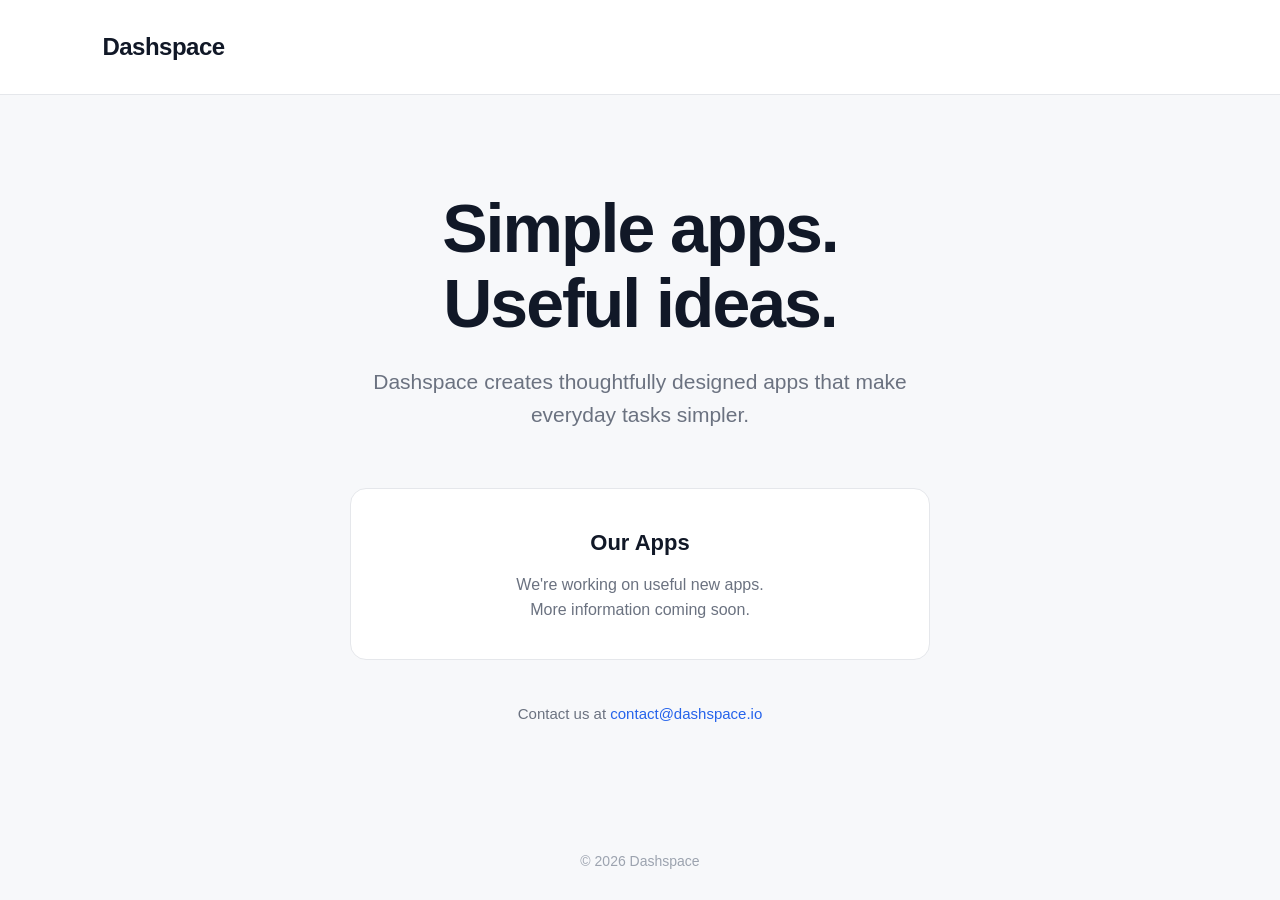
==== index.html @ 27d00375 "Create index.html" ====
<!DOCTYPE html>
<html lang="en">
<head>
  <meta charset="UTF-8">
  <meta name="viewport" content="width=device-width, initial-scale=1.0">

  <title>Dashspace</title>
  <meta name="description" content="Dashspace creates simple, useful apps designed to make everyday tasks easier.">

  <style>
    * {
      box-sizing: border-box;
      margin: 0;
      padding: 0;
    }

    body {
      font-family: -apple-system, BlinkMacSystemFont, "Segoe UI", Roboto, Helvetica, Arial, sans-serif;
      background: #f7f8fa;
      color: #1f2937;
      line-height: 1.6;
    }

    .page {
      min-height: 100vh;
      display: flex;
      flex-direction: column;
    }

    header {
      padding: 28px 8%;
      background: #ffffff;
      border-bottom: 1px solid #e5e7eb;
    }

    .brand {
      font-size: 24px;
      font-weight: 700;
      letter-spacing: -0.5px;
      color: #111827;
    }

    main {
      flex: 1;
      display: flex;
      align-items: center;
      justify-content: center;
      padding: 80px 24px;
    }

    .content {
      max-width: 720px;
      text-align: center;
    }

    h1 {
      font-size: clamp(42px, 7vw, 68px);
      line-height: 1.1;
      letter-spacing: -2px;
      color: #111827;
      margin-bottom: 24px;
    }

    .tagline {
      font-size: 21px;
      color: #6b7280;
      max-width: 580px;
      margin: 0 auto 56px;
    }

    .apps {
      background: #ffffff;
      border: 1px solid #e5e7eb;
      border-radius: 16px;
      padding: 36px;
      margin-bottom: 42px;
    }

    .apps h2 {
      font-size: 22px;
      margin-bottom: 12px;
      color: #111827;
    }

    .apps p {
      color: #6b7280;
    }

    .contact {
      font-size: 15px;
      color: #6b7280;
    }

    .contact a {
      color: #2563eb;
      text-decoration: none;
    }

    .contact a:hover {
      text-decoration: underline;
    }

    footer {
      text-align: center;
      padding: 28px 20px;
      color: #9ca3af;
      font-size: 14px;
    }
  </style>
</head>

<body>
  <div class="page">

    <header>
      <div class="brand">Dashspace</div>
    </header>

    <main>
      <div class="content">

        <h1>Simple apps.<br>Useful ideas.</h1>

        <p class="tagline">
          Dashspace creates thoughtfully designed apps that make everyday tasks simpler.
        </p>

        <section class="apps">
          <h2>Our Apps</h2>
          <p>
            We're working on useful new apps.<br>
            More information coming soon.
          </p>
        </section>

        <p class="contact">
          Contact us at
          <a href="mailto:contact@dashspace.io">contact@dashspace.io</a>
        </p>

      </div>
    </main>

    <footer>
      &copy; 2026 Dashspace
    </footer>

  </div>
</body>
</html>
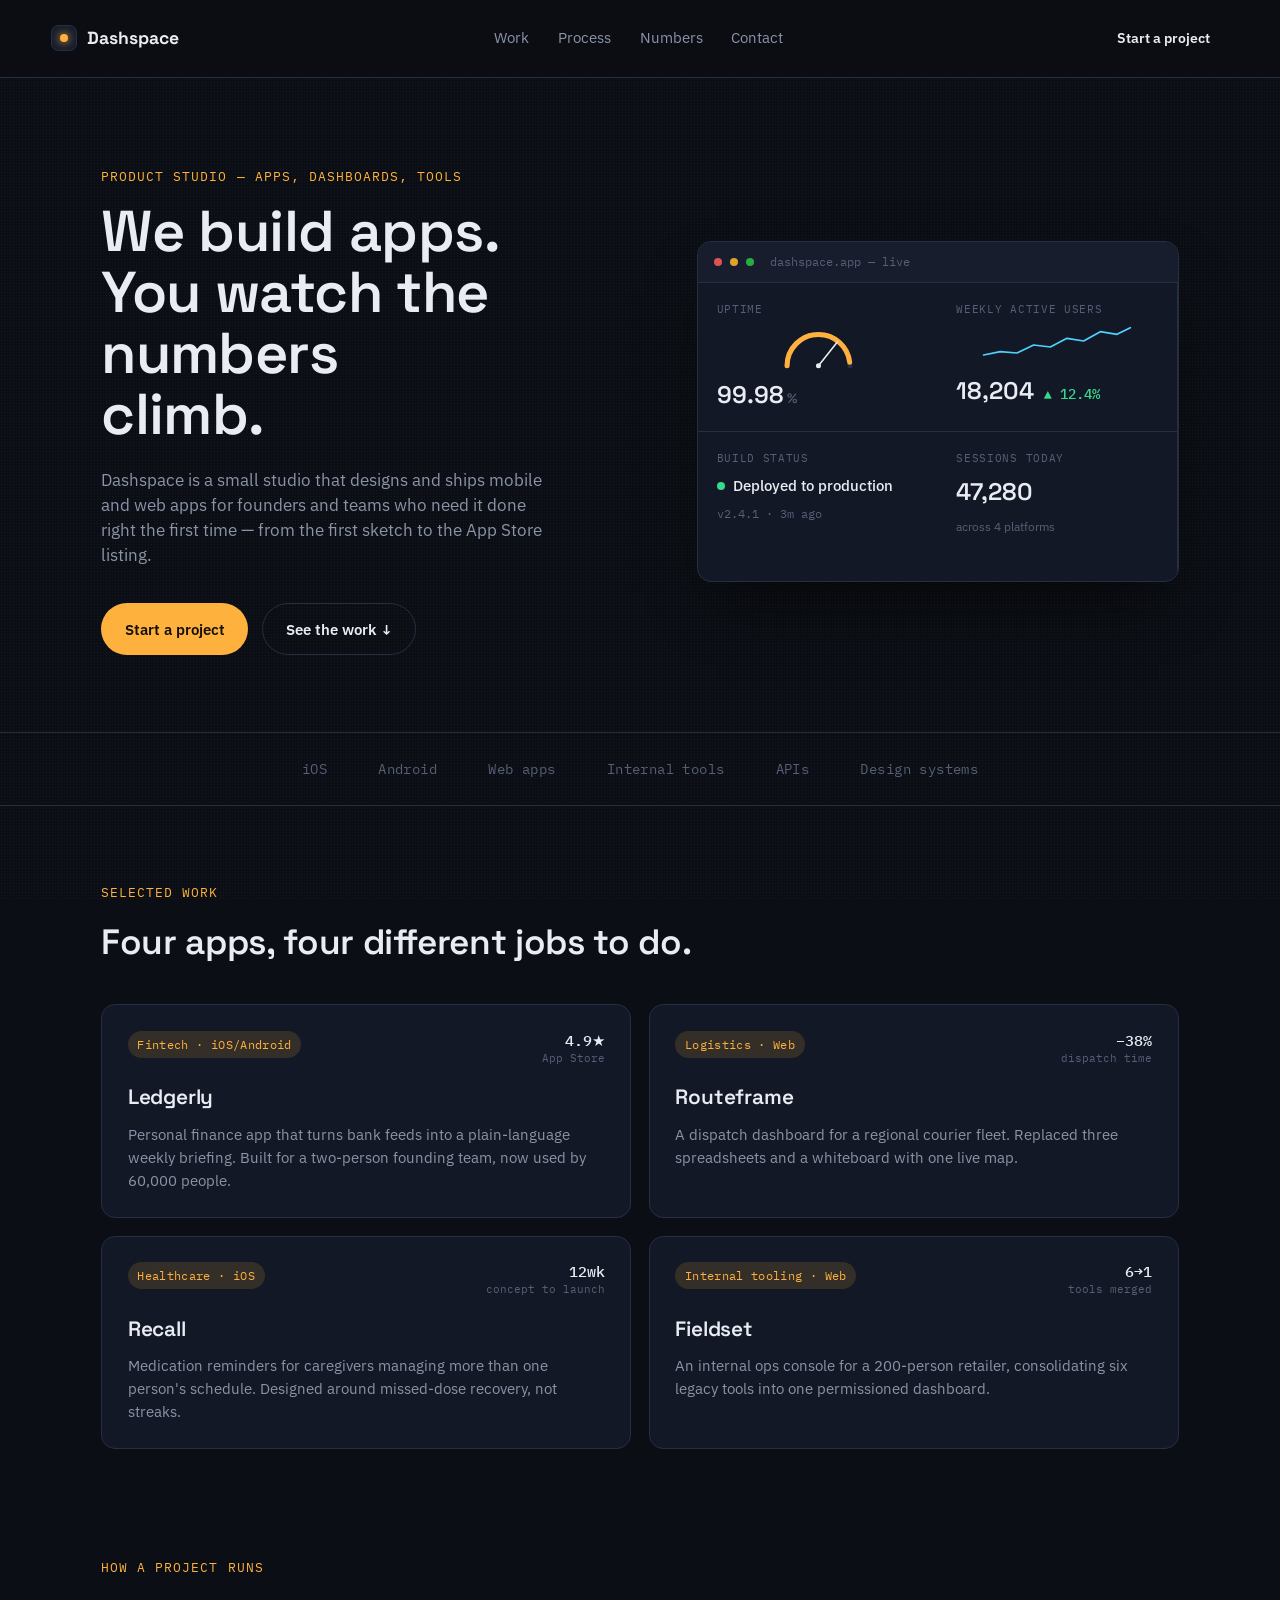
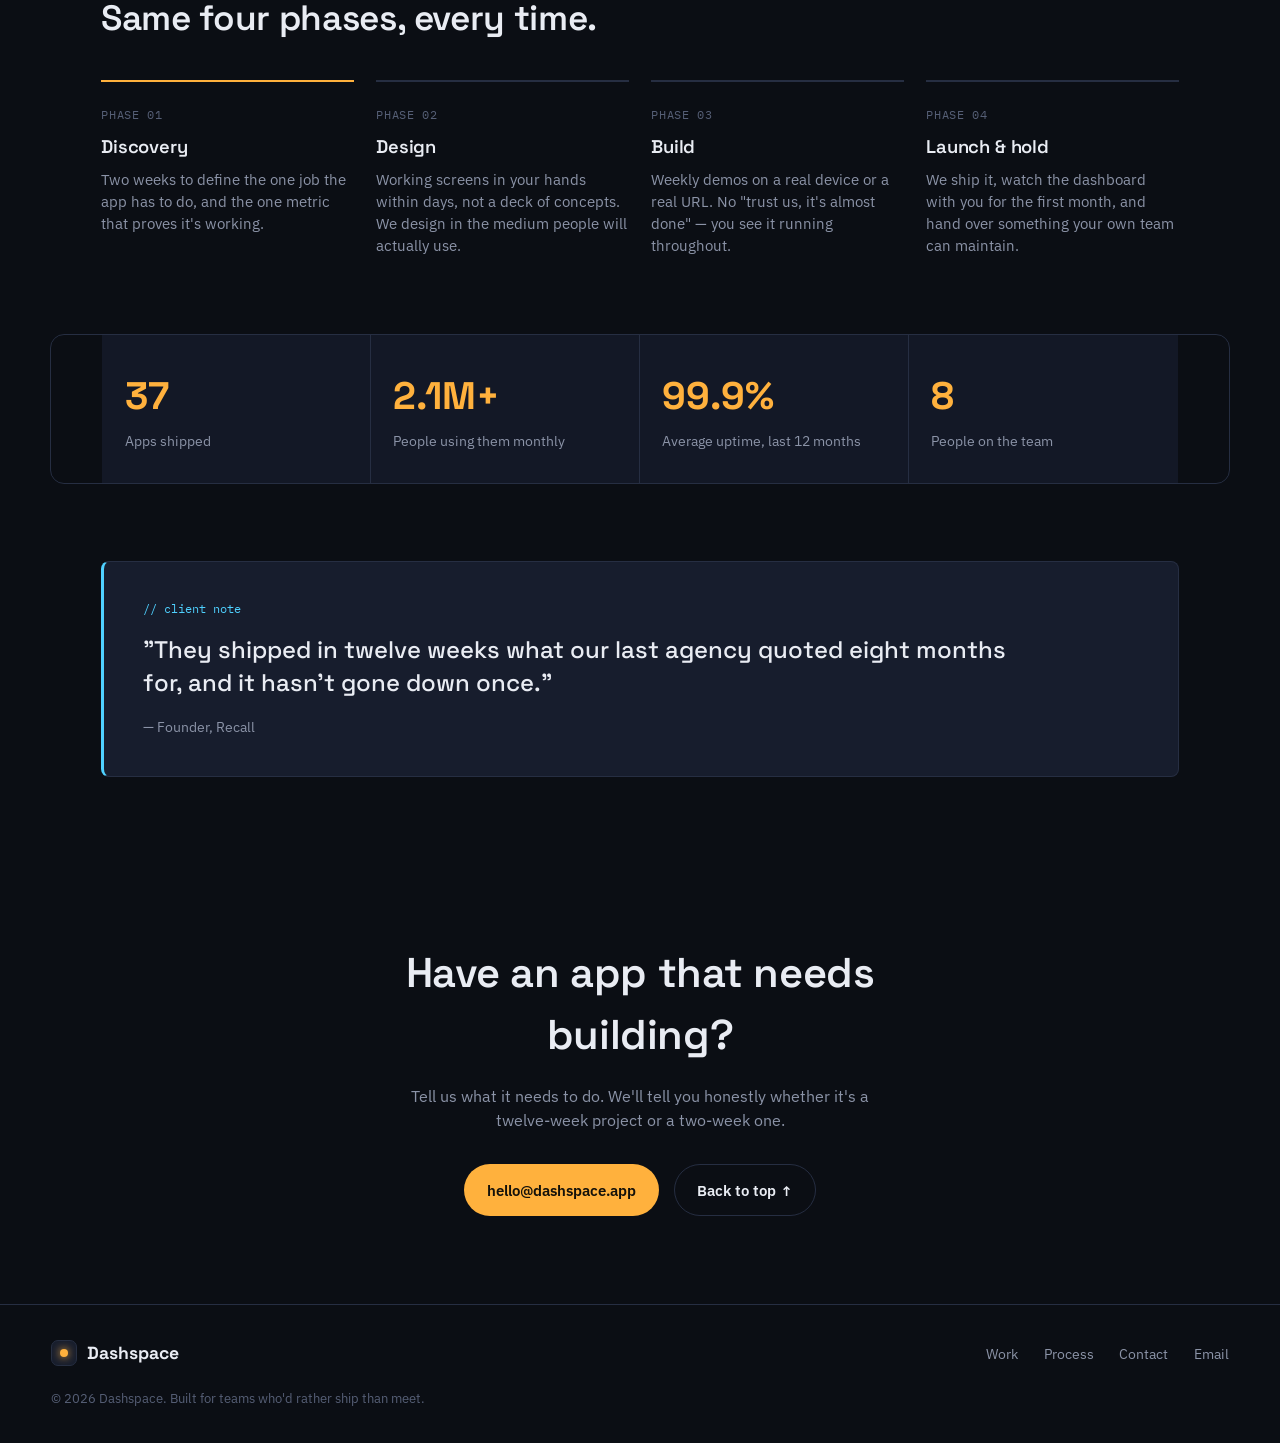
==== commit 489482c6: "Add files via upload" ====
--- a/index.html
+++ b/index.html
@@ -1,150 +1,262 @@
 <!DOCTYPE html>
 <html lang="en">
 <head>
-  <meta charset="UTF-8">
-  <meta name="viewport" content="width=device-width, initial-scale=1.0">
-
-  <title>Dashspace</title>
-  <meta name="description" content="Dashspace creates simple, useful apps designed to make everyday tasks easier.">
-
-  <style>
-    * {
-      box-sizing: border-box;
-      margin: 0;
-      padding: 0;
+<meta charset="UTF-8">
+<meta name="viewport" content="width=device-width, initial-scale=1.0">
+<title>Dashspace — We build apps people actually open</title>
+<meta name="description" content="Dashspace designs and builds mobile and web apps, from first sketch to the App Store.">
+<link rel="preconnect" href="https://fonts.googleapis.com">
+<link rel="preconnect" href="https://fonts.gstatic.com" crossorigin>
+<link href="https://fonts.googleapis.com/css2?family=Space+Grotesk:wght@500;600;700&family=IBM+Plex+Sans:wght@400;500;600&family=IBM+Plex+Mono:wght@400;500&display=swap" rel="stylesheet">
+<link rel="stylesheet" href="styles.css">
+</head>
+<body>
+
+<div class="grain" aria-hidden="true"></div>
+
+<header class="nav" id="top">
+  <a href="#top" class="brand">
+    <span class="brand-mark" aria-hidden="true">
+      <span class="dot"></span>
+    </span>
+    Dashspace
+  </a>
+  <nav class="nav-links" aria-label="Primary">
+    <a href="#work">Work</a>
+    <a href="#process">Process</a>
+    <a href="#stats">Numbers</a>
+    <a href="#contact">Contact</a>
+  </nav>
+  <a href="#contact" class="btn btn-small">Start a project</a>
+</header>
+
+<main>
+
+  <!-- HERO -->
+  <section class="hero">
+    <div class="hero-copy">
+      <p class="eyebrow">Product studio — apps, dashboards, tools</p>
+      <h1>We build apps.<br>You watch the numbers<br>climb.</h1>
+      <p class="hero-sub">Dashspace is a small studio that designs and ships mobile and web apps for founders and teams who need it done right the first time — from the first sketch to the App Store listing.</p>
+      <div class="hero-actions">
+        <a href="#contact" class="btn btn-primary">Start a project</a>
+        <a href="#work" class="btn btn-ghost">See the work ↓</a>
+      </div>
+    </div>
+
+    <div class="console" role="img" aria-label="Illustrative dashboard showing live app metrics">
+      <div class="console-bar">
+        <span class="console-dot red"></span>
+        <span class="console-dot amber"></span>
+        <span class="console-dot green"></span>
+        <span class="console-title">dashspace.app — live</span>
+      </div>
+
+      <div class="widget widget-gauge">
+        <p class="widget-label">Uptime</p>
+        <svg viewBox="0 0 120 70" class="gauge" aria-hidden="true">
+          <path d="M10 65 A50 50 0 0 1 110 65" class="gauge-track"/>
+          <path d="M10 65 A50 50 0 0 1 110 65" class="gauge-fill"/>
+          <line x1="60" y1="65" x2="90" y2="27" class="gauge-needle"/>
+          <circle cx="60" cy="65" r="4" class="gauge-hub"/>
+        </svg>
+        <p class="widget-value">99.98<span>%</span></p>
+      </div>
+
+      <div class="widget widget-spark">
+        <p class="widget-label">Weekly active users</p>
+        <svg viewBox="0 0 220 60" class="spark" aria-hidden="true">
+          <polyline points="0,45 25,40 50,42 75,30 100,33 125,20 150,24 175,10 200,14 220,4" class="spark-line"/>
+        </svg>
+        <p class="widget-value">18,204 <span class="up">▲ 12.4%</span></p>
+      </div>
+
+      <div class="widget widget-status">
+        <p class="widget-label">Build status</p>
+        <p class="status-row"><span class="status-dot"></span> Deployed to production</p>
+        <p class="status-sub">v2.4.1 · 3m ago</p>
+      </div>
+
+      <div class="widget widget-counter">
+        <p class="widget-label">Sessions today</p>
+        <p class="widget-value counter" data-target="47280">0</p>
+        <p class="widget-foot">across 4 platforms</p>
+      </div>
+    </div>
+  </section>
+
+  <!-- LOGOS / TRUST STRIP -->
+  <section class="strip" aria-label="Types of products we build">
+    <span>iOS</span><span>Android</span><span>Web apps</span><span>Internal tools</span><span>APIs</span><span>Design systems</span>
+  </section>
+
+  <!-- WORK -->
+  <section class="work" id="work">
+    <div class="section-head">
+      <p class="eyebrow">Selected work</p>
+      <h2>Four apps, four different jobs to do.</h2>
+    </div>
+
+    <div class="cards">
+      <article class="card">
+        <div class="card-top">
+          <span class="tag">Fintech · iOS/Android</span>
+          <span class="metric">4.9★<span>App Store</span></span>
+        </div>
+        <h3>Ledgerly</h3>
+        <p>Personal finance app that turns bank feeds into a plain-language weekly briefing. Built for a two-person founding team, now used by 60,000 people.</p>
+      </article>
+
+      <article class="card">
+        <div class="card-top">
+          <span class="tag">Logistics · Web</span>
+          <span class="metric">−38%<span>dispatch time</span></span>
+        </div>
+        <h3>Routeframe</h3>
+        <p>A dispatch dashboard for a regional courier fleet. Replaced three spreadsheets and a whiteboard with one live map.</p>
+      </article>
+
+      <article class="card">
+        <div class="card-top">
+          <span class="tag">Healthcare · iOS</span>
+          <span class="metric">12wk<span>concept to launch</span></span>
+        </div>
+        <h3>Recall</h3>
+        <p>Medication reminders for caregivers managing more than one person's schedule. Designed around missed-dose recovery, not streaks.</p>
+      </article>
+
+      <article class="card">
+        <div class="card-top">
+          <span class="tag">Internal tooling · Web</span>
+          <span class="metric">6→1<span>tools merged</span></span>
+        </div>
+        <h3>Fieldset</h3>
+        <p>An internal ops console for a 200-person retailer, consolidating six legacy tools into one permissioned dashboard.</p>
+      </article>
+    </div>
+  </section>
+
+  <!-- PROCESS -->
+  <section class="process" id="process">
+    <div class="section-head">
+      <p class="eyebrow">How a project runs</p>
+      <h2>Same four phases, every time.</h2>
+    </div>
+
+    <ol class="timeline">
+      <li>
+        <span class="phase">Phase 01</span>
+        <h3>Discovery</h3>
+        <p>Two weeks to define the one job the app has to do, and the one metric that proves it's working.</p>
+      </li>
+      <li>
+        <span class="phase">Phase 02</span>
+        <h3>Design</h3>
+        <p>Working screens in your hands within days, not a deck of concepts. We design in the medium people will actually use.</p>
+      </li>
+      <li>
+        <span class="phase">Phase 03</span>
+        <h3>Build</h3>
+        <p>Weekly demos on a real device or a real URL. No "trust us, it's almost done" — you see it running throughout.</p>
+      </li>
+      <li>
+        <span class="phase">Phase 04</span>
+        <h3>Launch &amp; hold</h3>
+        <p>We ship it, watch the dashboard with you for the first month, and hand over something your own team can maintain.</p>
+      </li>
+    </ol>
+  </section>
+
+  <!-- STATS -->
+  <section class="stats" id="stats">
+    <div class="stat">
+      <p class="stat-num">37</p>
+      <p class="stat-label">Apps shipped</p>
+    </div>
+    <div class="stat">
+      <p class="stat-num">2.1M+</p>
+      <p class="stat-label">People using them monthly</p>
+    </div>
+    <div class="stat">
+      <p class="stat-num">99.9%</p>
+      <p class="stat-label">Average uptime, last 12 months</p>
+    </div>
+    <div class="stat">
+      <p class="stat-num">8</p>
+      <p class="stat-label">People on the team</p>
+    </div>
+  </section>
+
+  <!-- QUOTE -->
+  <section class="quote">
+    <div class="quote-panel">
+      <p class="quote-label">// client note</p>
+      <p class="quote-text">"They shipped in twelve weeks what our last agency quoted eight months for, and it hasn't gone down once."</p>
+      <p class="quote-attr">— Founder, Recall</p>
+    </div>
+  </section>
+
+  <!-- CTA -->
+  <section class="cta" id="contact">
+    <h2>Have an app that needs building?</h2>
+    <p>Tell us what it needs to do. We'll tell you honestly whether it's a twelve-week project or a two-week one.</p>
+    <div class="hero-actions">
+      <a href="mailto:hello@dashspace.app" class="btn btn-primary">hello@dashspace.app</a>
+      <a href="#top" class="btn btn-ghost">Back to top ↑</a>
+    </div>
+  </section>
+
+</main>
+
+<footer class="footer">
+  <div class="footer-top">
+    <a href="#top" class="brand">
+      <span class="brand-mark" aria-hidden="true"><span class="dot"></span></span>
+      Dashspace
+    </a>
+    <div class="footer-links">
+      <a href="#work">Work</a>
+      <a href="#process">Process</a>
+      <a href="#contact">Contact</a>
+      <a href="mailto:hello@dashspace.app">Email</a>
+    </div>
+  </div>
+  <p class="footer-fine">© <span id="year"></span> Dashspace. Built for teams who'd rather ship than meet.</p>
+</footer>
+
+<script>
+  document.getElementById('year').textContent = new Date().getFullYear();
+
+  // Animate the session counter once it's in view
+  const counterEl = document.querySelector('.counter');
+  const prefersReduced = window.matchMedia('(prefers-reduced-motion: reduce)').matches;
+
+  function animateCounter(el) {
+    const target = parseInt(el.dataset.target, 10);
+    if (prefersReduced) { el.textContent = target.toLocaleString(); return; }
+    const duration = 1400;
+    const start = performance.now();
+    function tick(now) {
+      const progress = Math.min((now - start) / duration, 1);
+      const eased = 1 - Math.pow(1 - progress, 3);
+      el.textContent = Math.floor(eased * target).toLocaleString();
+      if (progress < 1) requestAnimationFrame(tick);
     }
-
-    body {
-      font-family: -apple-system, BlinkMacSystemFont, "Segoe UI", Roboto, Helvetica, Arial, sans-serif;
-      background: #f7f8fa;
-      color: #1f2937;
-      line-height: 1.6;
-    }
-
-    .page {
-      min-height: 100vh;
-      display: flex;
-      flex-direction: column;
-    }
-
-    header {
-      padding: 28px 8%;
-      background: #ffffff;
-      border-bottom: 1px solid #e5e7eb;
-    }
-
-    .brand {
-      font-size: 24px;
-      font-weight: 700;
-      letter-spacing: -0.5px;
-      color: #111827;
-    }
-
-    main {
-      flex: 1;
-      display: flex;
-      align-items: center;
-      justify-content: center;
-      padding: 80px 24px;
-    }
-
-    .content {
-      max-width: 720px;
-      text-align: center;
-    }
-
-    h1 {
-      font-size: clamp(42px, 7vw, 68px);
-      line-height: 1.1;
-      letter-spacing: -2px;
-      color: #111827;
-      margin-bottom: 24px;
-    }
-
-    .tagline {
-      font-size: 21px;
-      color: #6b7280;
-      max-width: 580px;
-      margin: 0 auto 56px;
-    }
-
-    .apps {
-      background: #ffffff;
-      border: 1px solid #e5e7eb;
-      border-radius: 16px;
-      padding: 36px;
-      margin-bottom: 42px;
-    }
-
-    .apps h2 {
-      font-size: 22px;
-      margin-bottom: 12px;
-      color: #111827;
-    }
-
-    .apps p {
-      color: #6b7280;
-    }
-
-    .contact {
-      font-size: 15px;
-      color: #6b7280;
-    }
-
-    .contact a {
-      color: #2563eb;
-      text-decoration: none;
-    }
-
-    .contact a:hover {
-      text-decoration: underline;
-    }
-
-    footer {
-      text-align: center;
-      padding: 28px 20px;
-      color: #9ca3af;
-      font-size: 14px;
-    }
-  </style>
-</head>
-
-<body>
-  <div class="page">
-
-    <header>
-      <div class="brand">Dashspace</div>
-    </header>
-
-    <main>
-      <div class="content">
-
-        <h1>Simple apps.<br>Useful ideas.</h1>
-
-        <p class="tagline">
-          Dashspace creates thoughtfully designed apps that make everyday tasks simpler.
-        </p>
-
-        <section class="apps">
-          <h2>Our Apps</h2>
-          <p>
-            We're working on useful new apps.<br>
-            More information coming soon.
-          </p>
-        </section>
-
-        <p class="contact">
-          Contact us at
-          <a href="mailto:contact@dashspace.io">contact@dashspace.io</a>
-        </p>
-
-      </div>
-    </main>
-
-    <footer>
-      &copy; 2026 Dashspace
-    </footer>
-
-  </div>
+    requestAnimationFrame(tick);
+  }
+
+  if (counterEl) {
+    const observer = new IntersectionObserver((entries) => {
+      entries.forEach(entry => {
+        if (entry.isIntersecting) {
+          animateCounter(counterEl);
+          observer.disconnect();
+        }
+      });
+    }, { threshold: 0.4 });
+    observer.observe(counterEl);
+  }
+</script>
+
 </body>
 </html>
--- a/styles.css
+++ b/styles.css
@@ -0,0 +1,561 @@
+/* ---------------------------------------------
+   Dashspace — tokens
+--------------------------------------------- */
+:root{
+  --bg: #0B0E14;
+  --panel: #131826;
+  --panel-2: #171D2D;
+  --border: #262E42;
+  --text: #E9ECF3;
+  --text-dim: #8B93A7;
+  --text-faint: #565F76;
+
+  --accent: #FFB13D;      /* instrument amber */
+  --accent-soft: rgba(255,177,61,0.14);
+  --accent-2: #4FD1FF;    /* telemetry cyan */
+  --success: #39D98A;
+
+  --font-display: 'Space Grotesk', 'Helvetica Neue', Arial, sans-serif;
+  --font-body: 'IBM Plex Sans', 'Helvetica Neue', Arial, sans-serif;
+  --font-mono: 'IBM Plex Mono', 'SF Mono', Consolas, monospace;
+
+  --radius: 14px;
+  --radius-sm: 8px;
+  --maxw: 1180px;
+}
+
+*{ box-sizing: border-box; }
+html{ scroll-behavior: smooth; }
+@media (prefers-reduced-motion: reduce){
+  html{ scroll-behavior: auto; }
+  *{ animation-duration: 0.001ms !important; animation-iteration-count: 1 !important; transition-duration: 0.001ms !important; }
+}
+
+body{
+  margin: 0;
+  background: var(--bg);
+  color: var(--text);
+  font-family: var(--font-body);
+  line-height: 1.5;
+  -webkit-font-smoothing: antialiased;
+}
+
+a{ color: inherit; text-decoration: none; }
+
+h1, h2, h3{
+  font-family: var(--font-display);
+  font-weight: 600;
+  letter-spacing: -0.01em;
+  margin: 0;
+}
+
+p{ margin: 0; }
+
+:focus-visible{
+  outline: 2px solid var(--accent);
+  outline-offset: 3px;
+  border-radius: 4px;
+}
+
+/* faint background grain for texture, purely decorative */
+.grain{
+  position: fixed;
+  inset: 0;
+  pointer-events: none;
+  z-index: 0;
+  opacity: 0.05;
+  background-image: radial-gradient(var(--text) 0.6px, transparent 0.6px);
+  background-size: 3px 3px;
+}
+
+.eyebrow{
+  font-family: var(--font-mono);
+  font-size: 0.8rem;
+  letter-spacing: 0.08em;
+  text-transform: uppercase;
+  color: var(--accent);
+  margin-bottom: 0.9rem;
+}
+
+/* ---------------------------------------------
+   Buttons
+--------------------------------------------- */
+.btn{
+  display: inline-flex;
+  align-items: center;
+  gap: 0.4rem;
+  padding: 0.85rem 1.4rem;
+  border-radius: 999px;
+  font-family: var(--font-body);
+  font-weight: 600;
+  font-size: 0.95rem;
+  transition: transform 0.15s ease, background 0.15s ease, border-color 0.15s ease;
+  border: 1px solid transparent;
+  white-space: nowrap;
+}
+.btn-primary{
+  background: var(--accent);
+  color: #14110A;
+}
+.btn-primary:hover{ transform: translateY(-2px); background: #ffc266; }
+
+.btn-ghost{
+  border-color: var(--border);
+  color: var(--text);
+}
+.btn-ghost:hover{ border-color: var(--accent); color: var(--accent); transform: translateY(-2px); }
+
+.btn-small{
+  padding: 0.6rem 1.1rem;
+  font-size: 0.85rem;
+}
+
+/* ---------------------------------------------
+   Nav
+--------------------------------------------- */
+.nav{
+  position: sticky;
+  top: 0;
+  z-index: 20;
+  display: flex;
+  align-items: center;
+  justify-content: space-between;
+  gap: 2rem;
+  padding: 1.1rem clamp(1.25rem, 4vw, 3.5rem);
+  background: rgba(11,14,20,0.82);
+  backdrop-filter: blur(10px);
+  border-bottom: 1px solid var(--border);
+}
+
+.brand{
+  display: flex;
+  align-items: center;
+  gap: 0.6rem;
+  font-family: var(--font-display);
+  font-weight: 700;
+  font-size: 1.1rem;
+}
+
+.brand-mark{
+  width: 26px;
+  height: 26px;
+  border-radius: 7px;
+  background: var(--panel-2);
+  border: 1px solid var(--border);
+  display: grid;
+  place-items: center;
+}
+.brand-mark .dot{
+  width: 8px;
+  height: 8px;
+  border-radius: 50%;
+  background: var(--accent);
+  box-shadow: 0 0 8px var(--accent);
+}
+
+.nav-links{
+  display: flex;
+  gap: 1.8rem;
+  font-size: 0.92rem;
+  color: var(--text-dim);
+}
+.nav-links a:hover{ color: var(--text); }
+
+/* ---------------------------------------------
+   Hero
+--------------------------------------------- */
+.hero{
+  position: relative;
+  z-index: 1;
+  max-width: var(--maxw);
+  margin: 0 auto;
+  padding: clamp(3rem, 7vw, 6rem) clamp(1.25rem, 4vw, 3.5rem) clamp(3rem, 6vw, 5rem);
+  display: grid;
+  grid-template-columns: 1.05fr 0.95fr;
+  gap: clamp(2rem, 5vw, 4rem);
+  align-items: center;
+}
+
+.hero h1{
+  font-size: clamp(2.3rem, 4.6vw, 3.6rem);
+  line-height: 1.06;
+}
+
+.hero-sub{
+  margin-top: 1.4rem;
+  max-width: 46ch;
+  color: var(--text-dim);
+  font-size: 1.05rem;
+}
+
+.hero-actions{
+  display: flex;
+  gap: 0.9rem;
+  flex-wrap: wrap;
+  margin-top: 2.2rem;
+}
+
+/* ---------------------------------------------
+   Console (hero signature widget)
+--------------------------------------------- */
+.console{
+  background: var(--panel);
+  border: 1px solid var(--border);
+  border-radius: var(--radius);
+  overflow: hidden;
+  box-shadow: 0 30px 60px -20px rgba(0,0,0,0.6);
+  display: grid;
+  grid-template-columns: 1fr 1fr;
+  grid-template-rows: auto 1fr 1fr;
+}
+
+.console-bar{
+  grid-column: 1 / -1;
+  display: flex;
+  align-items: center;
+  gap: 0.5rem;
+  padding: 0.7rem 1rem;
+  border-bottom: 1px solid var(--border);
+  background: var(--panel-2);
+}
+.console-dot{ width: 8px; height: 8px; border-radius: 50%; opacity: 0.85; }
+.console-dot.red{ background: #FF5F57; }
+.console-dot.amber{ background: #FFBD2E; }
+.console-dot.green{ background: #28C840; }
+.console-title{
+  margin-left: 0.5rem;
+  font-family: var(--font-mono);
+  font-size: 0.75rem;
+  color: var(--text-faint);
+}
+
+.widget{
+  padding: 1.1rem 1.15rem;
+  border-right: 1px solid var(--border);
+  border-bottom: 1px solid var(--border);
+  display: flex;
+  flex-direction: column;
+  gap: 0.5rem;
+  min-height: 118px;
+}
+.widget:nth-child(2n+2){ border-right: none; }
+.widget:nth-last-child(-n+2){ border-bottom: none; }
+
+.widget-label{
+  font-family: var(--font-mono);
+  font-size: 0.7rem;
+  letter-spacing: 0.06em;
+  text-transform: uppercase;
+  color: var(--text-faint);
+}
+
+.widget-value{
+  font-family: var(--font-display);
+  font-size: 1.5rem;
+  font-weight: 600;
+}
+.widget-value span{
+  font-size: 0.85rem;
+  color: var(--text-faint);
+  font-weight: 500;
+  margin-left: 0.2rem;
+}
+.widget-value .up{
+  color: var(--success);
+  font-family: var(--font-mono);
+}
+
+.widget-foot{ font-size: 0.75rem; color: var(--text-faint); }
+
+/* gauge */
+.gauge{ width: 100%; height: 44px; overflow: visible; }
+.gauge-track{ fill: none; stroke: var(--border); stroke-width: 8; stroke-linecap: round; }
+.gauge-fill{
+  fill: none; stroke: var(--accent); stroke-width: 8; stroke-linecap: round;
+  stroke-dasharray: 157; stroke-dashoffset: 6;
+}
+.gauge-needle{ stroke: var(--text); stroke-width: 2.5; stroke-linecap: round; transform-origin: 60px 65px; animation: needle 4.5s ease-in-out infinite; }
+.gauge-hub{ fill: var(--text); }
+@keyframes needle{
+  0%, 100%{ transform: rotate(0deg); }
+  50%{ transform: rotate(-4deg); }
+}
+
+/* sparkline */
+.spark{ width: 100%; height: 40px; }
+.spark-line{
+  fill: none; stroke: var(--accent-2); stroke-width: 2.5; stroke-linecap: round; stroke-linejoin: round;
+  stroke-dasharray: 340;
+  stroke-dashoffset: 340;
+  animation: draw 1.8s ease forwards 0.3s;
+}
+@keyframes draw{ to{ stroke-dashoffset: 0; } }
+
+/* status */
+.status-row{ display: flex; align-items: center; gap: 0.5rem; font-size: 0.95rem; font-weight: 500; }
+.status-dot{
+  width: 8px; height: 8px; border-radius: 50%; background: var(--success);
+  box-shadow: 0 0 0 0 rgba(57,217,138,0.6);
+  animation: pulse 2s infinite;
+}
+.status-sub{ font-family: var(--font-mono); font-size: 0.75rem; color: var(--text-faint); }
+@keyframes pulse{
+  0%{ box-shadow: 0 0 0 0 rgba(57,217,138,0.5); }
+  70%{ box-shadow: 0 0 0 7px rgba(57,217,138,0); }
+  100%{ box-shadow: 0 0 0 0 rgba(57,217,138,0); }
+}
+
+/* ---------------------------------------------
+   Strip
+--------------------------------------------- */
+.strip{
+  border-top: 1px solid var(--border);
+  border-bottom: 1px solid var(--border);
+  display: flex;
+  flex-wrap: wrap;
+  justify-content: center;
+  gap: clamp(1.5rem, 4vw, 3.5rem);
+  padding: 1.6rem 1.25rem;
+  font-family: var(--font-mono);
+  font-size: 0.85rem;
+  color: var(--text-faint);
+  letter-spacing: 0.03em;
+}
+
+/* ---------------------------------------------
+   Section shared
+--------------------------------------------- */
+section{ position: relative; z-index: 1; }
+
+.section-head{
+  max-width: var(--maxw);
+  margin: 0 auto;
+  padding: clamp(3.5rem, 6vw, 5rem) clamp(1.25rem, 4vw, 3.5rem) 2.2rem;
+}
+.section-head h2{
+  font-size: clamp(1.6rem, 3vw, 2.2rem);
+  max-width: 26ch;
+}
+
+/* ---------------------------------------------
+   Work cards
+--------------------------------------------- */
+.cards{
+  max-width: var(--maxw);
+  margin: 0 auto;
+  padding: 0 clamp(1.25rem, 4vw, 3.5rem) 2rem;
+  display: grid;
+  grid-template-columns: repeat(2, 1fr);
+  gap: 1.1rem;
+}
+
+.card{
+  background: var(--panel);
+  border: 1px solid var(--border);
+  border-radius: var(--radius);
+  padding: 1.6rem;
+  transition: border-color 0.2s ease, transform 0.2s ease;
+}
+.card:hover{ border-color: var(--accent); transform: translateY(-3px); }
+
+.card-top{
+  display: flex;
+  justify-content: space-between;
+  align-items: flex-start;
+  gap: 1rem;
+  margin-bottom: 1.1rem;
+}
+
+.tag{
+  font-family: var(--font-mono);
+  font-size: 0.72rem;
+  letter-spacing: 0.03em;
+  color: var(--accent);
+  background: var(--accent-soft);
+  padding: 0.3rem 0.6rem;
+  border-radius: 999px;
+}
+
+.metric{
+  font-family: var(--font-mono);
+  font-size: 0.95rem;
+  font-weight: 500;
+  color: var(--text);
+  text-align: right;
+  display: flex;
+  flex-direction: column;
+  line-height: 1.3;
+}
+.metric span{ font-size: 0.68rem; color: var(--text-faint); font-weight: 400; }
+
+.card h3{ font-size: 1.3rem; margin-bottom: 0.6rem; }
+.card p{ color: var(--text-dim); font-size: 0.95rem; }
+
+/* ---------------------------------------------
+   Process timeline
+--------------------------------------------- */
+.timeline{
+  max-width: var(--maxw);
+  margin: 0 auto;
+  padding: 0 clamp(1.25rem, 4vw, 3.5rem) clamp(3rem, 6vw, 5rem);
+  list-style: none;
+  display: grid;
+  grid-template-columns: repeat(4, 1fr);
+  gap: 1.4rem;
+  position: relative;
+}
+.timeline li{
+  border-top: 2px solid var(--border);
+  padding-top: 1.2rem;
+}
+.timeline li:first-child{ border-color: var(--accent); }
+
+.phase{
+  font-family: var(--font-mono);
+  font-size: 0.72rem;
+  color: var(--text-faint);
+  letter-spacing: 0.06em;
+  text-transform: uppercase;
+}
+.timeline h3{ font-size: 1.15rem; margin: 0.5rem 0 0.5rem; }
+.timeline p{ color: var(--text-dim); font-size: 0.92rem; }
+
+/* ---------------------------------------------
+   Stats
+--------------------------------------------- */
+.stats{
+  max-width: var(--maxw);
+  margin: 0 auto clamp(3rem, 6vw, 5rem);
+  padding: 0 clamp(1.25rem, 4vw, 3.5rem);
+  display: grid;
+  grid-template-columns: repeat(4, 1fr);
+  border: 1px solid var(--border);
+  border-radius: var(--radius);
+  overflow: hidden;
+}
+.stat{
+  padding: 2rem 1.4rem;
+  border-right: 1px solid var(--border);
+  background: var(--panel);
+}
+.stat:last-child{ border-right: none; }
+.stat-num{
+  font-family: var(--font-display);
+  font-size: clamp(1.8rem, 3vw, 2.4rem);
+  font-weight: 700;
+  color: var(--accent);
+}
+.stat-label{
+  margin-top: 0.4rem;
+  font-size: 0.85rem;
+  color: var(--text-dim);
+}
+
+/* ---------------------------------------------
+   Quote
+--------------------------------------------- */
+.quote{
+  max-width: var(--maxw);
+  margin: 0 auto clamp(3rem, 6vw, 5rem);
+  padding: 0 clamp(1.25rem, 4vw, 3.5rem);
+}
+.quote-panel{
+  background: var(--panel-2);
+  border: 1px solid var(--border);
+  border-left: 3px solid var(--accent-2);
+  border-radius: var(--radius-sm);
+  padding: clamp(1.6rem, 3vw, 2.4rem);
+}
+.quote-label{
+  font-family: var(--font-mono);
+  font-size: 0.75rem;
+  color: var(--accent-2);
+  margin-bottom: 0.9rem;
+}
+.quote-text{
+  font-family: var(--font-display);
+  font-size: clamp(1.15rem, 2.2vw, 1.5rem);
+  font-weight: 500;
+  line-height: 1.4;
+  max-width: 60ch;
+}
+.quote-attr{
+  margin-top: 1rem;
+  color: var(--text-dim);
+  font-size: 0.9rem;
+}
+
+/* ---------------------------------------------
+   CTA
+--------------------------------------------- */
+.cta{
+  max-width: var(--maxw);
+  margin: 0 auto;
+  padding: clamp(3rem, 7vw, 5.5rem) clamp(1.25rem, 4vw, 3.5rem);
+  text-align: center;
+}
+.cta h2{
+  font-size: clamp(1.8rem, 4vw, 2.6rem);
+  max-width: 20ch;
+  margin: 0 auto;
+}
+.cta p{
+  margin: 1.1rem auto 0;
+  max-width: 46ch;
+  color: var(--text-dim);
+}
+.cta .hero-actions{ justify-content: center; margin-top: 2rem; }
+
+/* ---------------------------------------------
+   Footer
+--------------------------------------------- */
+.footer{
+  border-top: 1px solid var(--border);
+  padding: 2.2rem clamp(1.25rem, 4vw, 3.5rem);
+}
+.footer-top{
+  max-width: var(--maxw);
+  margin: 0 auto;
+  display: flex;
+  justify-content: space-between;
+  align-items: center;
+  flex-wrap: wrap;
+  gap: 1rem;
+}
+.footer-links{
+  display: flex;
+  gap: 1.6rem;
+  font-size: 0.9rem;
+  color: var(--text-dim);
+}
+.footer-links a:hover{ color: var(--text); }
+.footer-fine{
+  max-width: var(--maxw);
+  margin: 1.4rem auto 0;
+  font-size: 0.8rem;
+  color: var(--text-faint);
+}
+
+/* ---------------------------------------------
+   Responsive
+--------------------------------------------- */
+@media (max-width: 900px){
+  .nav-links{ display: none; }
+  .hero{ grid-template-columns: 1fr; }
+  .cards{ grid-template-columns: 1fr; }
+  .timeline{ grid-template-columns: repeat(2, 1fr); }
+  .stats{ grid-template-columns: repeat(2, 1fr); }
+  .stat:nth-child(2){ border-right: none; }
+  .stat:nth-child(odd){ border-right: 1px solid var(--border); }
+  .stat:nth-child(-n+2){ border-bottom: 1px solid var(--border); }
+}
+
+@media (max-width: 560px){
+  .console{ grid-template-columns: 1fr; }
+  .widget{ border-right: none !important; }
+  .widget:not(:last-child){ border-bottom: 1px solid var(--border) !important; }
+  .timeline{ grid-template-columns: 1fr; }
+  .stats{ grid-template-columns: 1fr; }
+  .stat{ border-right: none !important; border-bottom: 1px solid var(--border); }
+  .stat:last-child{ border-bottom: none; }
+}
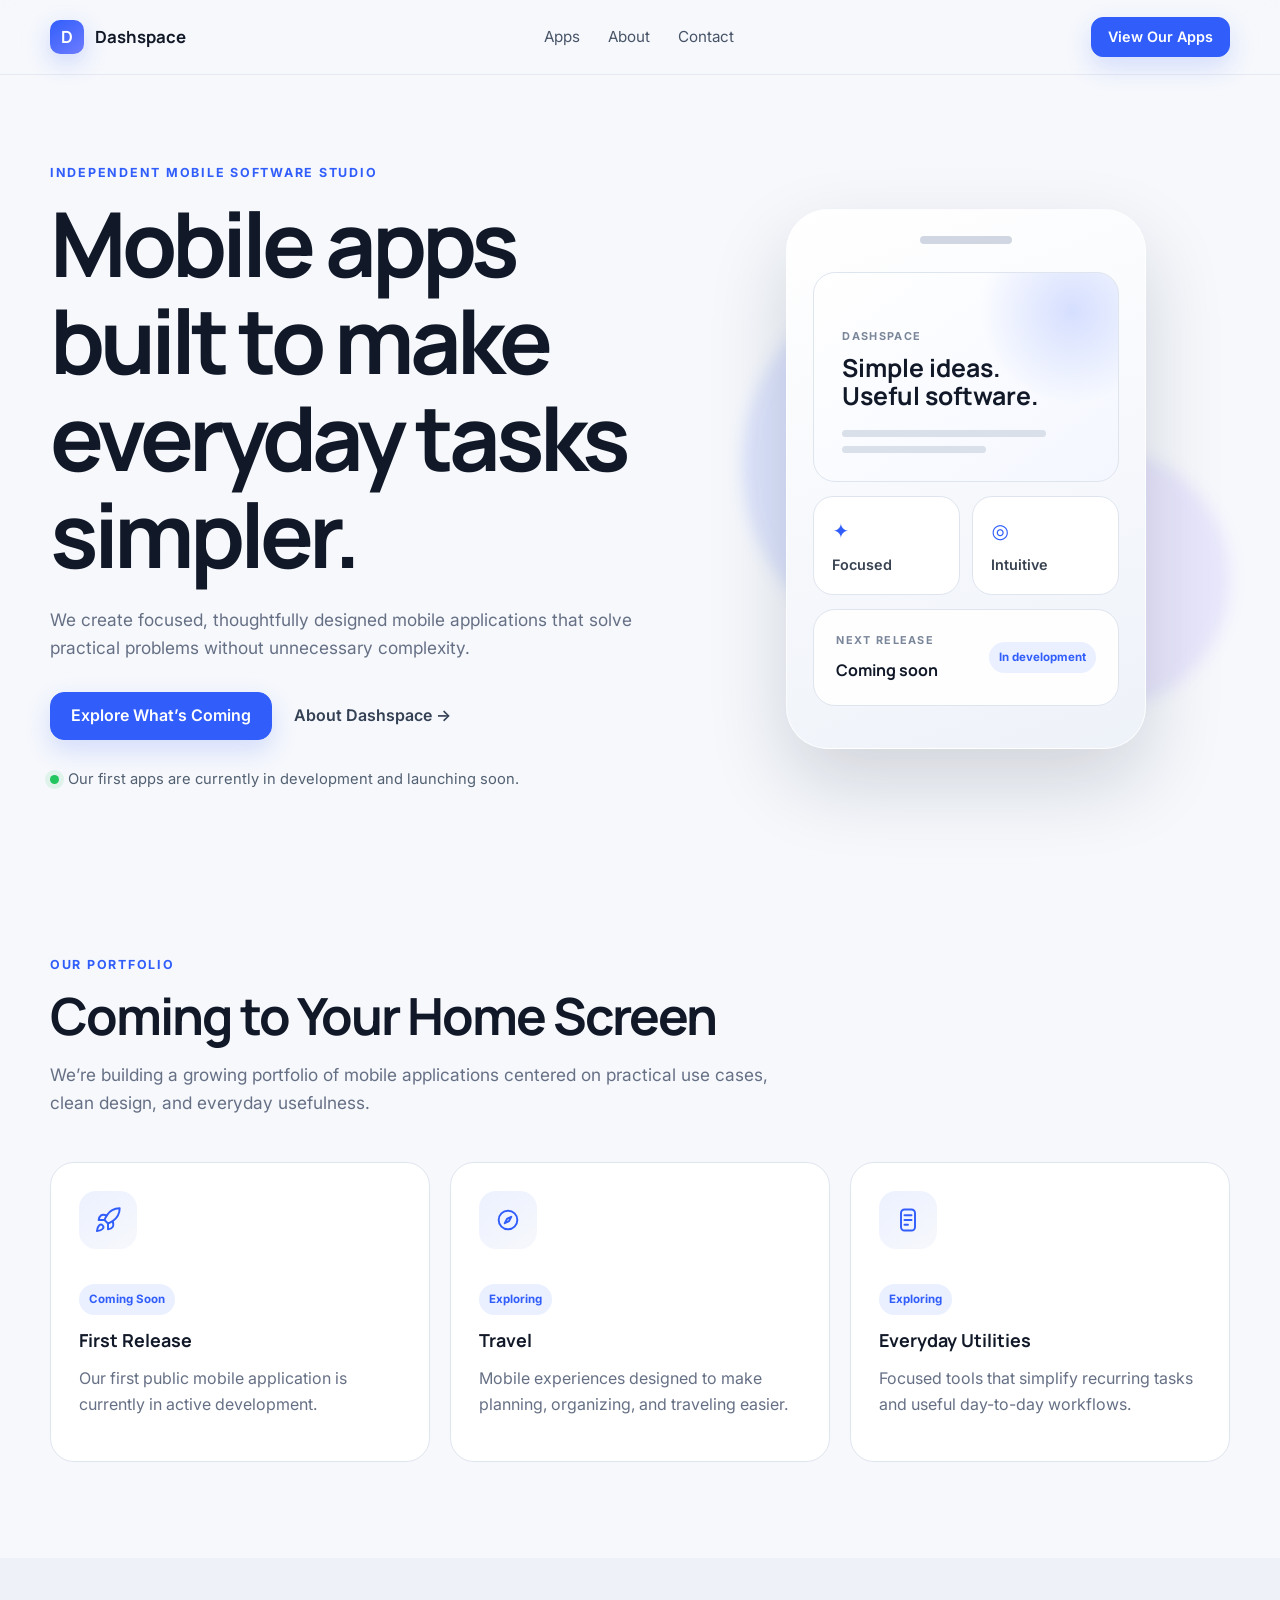
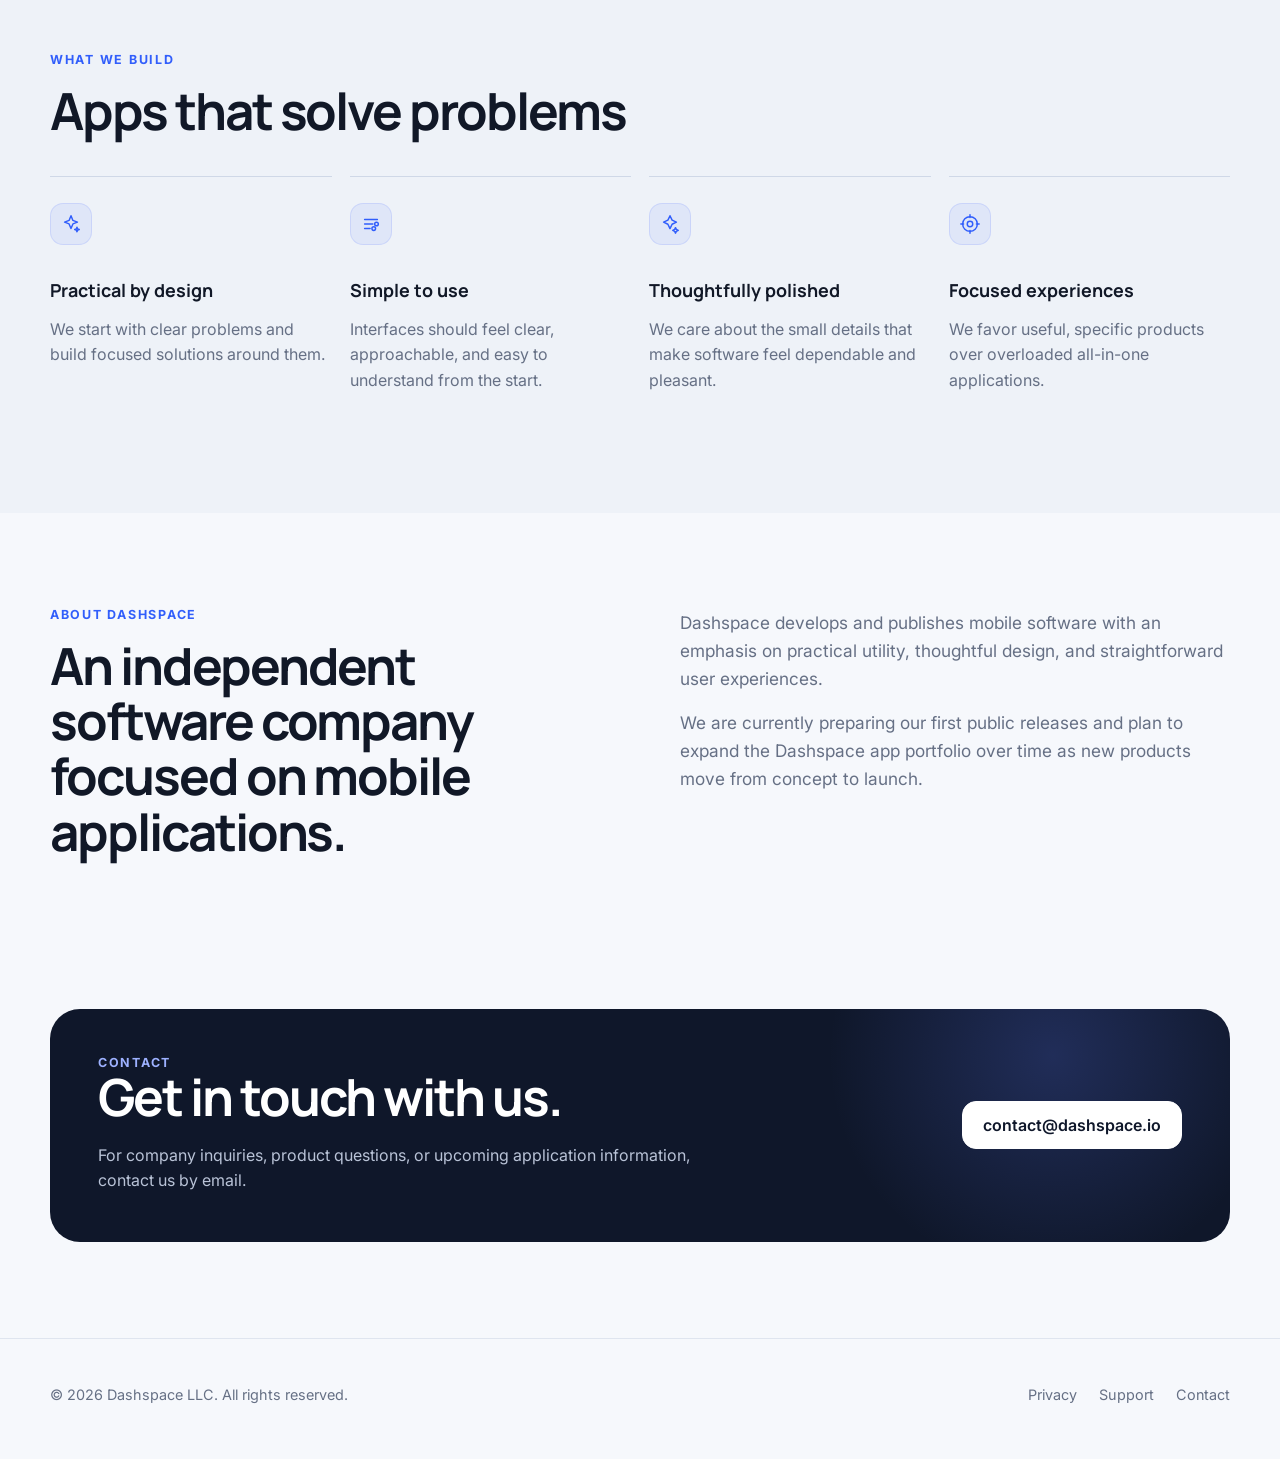
==== commit 00a48d86: "Add files via upload" ====
--- a/index.html
+++ b/index.html
@@ -1,262 +1,211 @@
 <!DOCTYPE html>
 <html lang="en">
 <head>
-<meta charset="UTF-8">
-<meta name="viewport" content="width=device-width, initial-scale=1.0">
-<title>Dashspace — We build apps people actually open</title>
-<meta name="description" content="Dashspace designs and builds mobile and web apps, from first sketch to the App Store.">
-<link rel="preconnect" href="https://fonts.googleapis.com">
-<link rel="preconnect" href="https://fonts.gstatic.com" crossorigin>
-<link href="https://fonts.googleapis.com/css2?family=Space+Grotesk:wght@500;600;700&family=IBM+Plex+Sans:wght@400;500;600&family=IBM+Plex+Mono:wght@400;500&display=swap" rel="stylesheet">
-<link rel="stylesheet" href="styles.css">
+  <meta charset="UTF-8" />
+  <meta name="viewport" content="width=device-width, initial-scale=1.0" />
+  <title>Dashspace — Mobile Apps, Thoughtfully Built</title>
+  <meta name="description" content="Dashspace is an independent software company building practical, thoughtfully designed mobile applications." />
+  <meta property="og:title" content="Dashspace — Mobile Apps, Thoughtfully Built" />
+  <meta property="og:description" content="Practical mobile apps designed to make everyday tasks simpler." />
+  <meta property="og:type" content="website" />
+  <link rel="icon" href="assets/favicon.svg" type="image/svg+xml" />
+  <link rel="stylesheet" href="styles.css" />
 </head>
 <body>
-
-<div class="grain" aria-hidden="true"></div>
-
-<header class="nav" id="top">
-  <a href="#top" class="brand">
-    <span class="brand-mark" aria-hidden="true">
-      <span class="dot"></span>
-    </span>
-    Dashspace
-  </a>
-  <nav class="nav-links" aria-label="Primary">
-    <a href="#work">Work</a>
-    <a href="#process">Process</a>
-    <a href="#stats">Numbers</a>
-    <a href="#contact">Contact</a>
-  </nav>
-  <a href="#contact" class="btn btn-small">Start a project</a>
-</header>
-
-<main>
-
-  <!-- HERO -->
-  <section class="hero">
-    <div class="hero-copy">
-      <p class="eyebrow">Product studio — apps, dashboards, tools</p>
-      <h1>We build apps.<br>You watch the numbers<br>climb.</h1>
-      <p class="hero-sub">Dashspace is a small studio that designs and ships mobile and web apps for founders and teams who need it done right the first time — from the first sketch to the App Store listing.</p>
-      <div class="hero-actions">
-        <a href="#contact" class="btn btn-primary">Start a project</a>
-        <a href="#work" class="btn btn-ghost">See the work ↓</a>
-      </div>
+  <header class="site-header">
+    <div class="container nav-wrap">
+      <a class="brand" href="#top" aria-label="Dashspace home">
+        <span class="brand-mark">D</span>
+        <span>Dashspace</span>
+      </a>
+
+      <nav class="nav-links" aria-label="Primary navigation">
+        <a href="#apps">Apps</a>
+        <a href="#about">About</a>
+        <a href="#contact">Contact</a>
+      </nav>
+
+      <a class="button button-small" href="#apps">View Our Apps</a>
     </div>
-
-    <div class="console" role="img" aria-label="Illustrative dashboard showing live app metrics">
-      <div class="console-bar">
-        <span class="console-dot red"></span>
-        <span class="console-dot amber"></span>
-        <span class="console-dot green"></span>
-        <span class="console-title">dashspace.app — live</span>
-      </div>
-
-      <div class="widget widget-gauge">
-        <p class="widget-label">Uptime</p>
-        <svg viewBox="0 0 120 70" class="gauge" aria-hidden="true">
-          <path d="M10 65 A50 50 0 0 1 110 65" class="gauge-track"/>
-          <path d="M10 65 A50 50 0 0 1 110 65" class="gauge-fill"/>
-          <line x1="60" y1="65" x2="90" y2="27" class="gauge-needle"/>
-          <circle cx="60" cy="65" r="4" class="gauge-hub"/>
-        </svg>
-        <p class="widget-value">99.98<span>%</span></p>
-      </div>
-
-      <div class="widget widget-spark">
-        <p class="widget-label">Weekly active users</p>
-        <svg viewBox="0 0 220 60" class="spark" aria-hidden="true">
-          <polyline points="0,45 25,40 50,42 75,30 100,33 125,20 150,24 175,10 200,14 220,4" class="spark-line"/>
-        </svg>
-        <p class="widget-value">18,204 <span class="up">▲ 12.4%</span></p>
-      </div>
-
-      <div class="widget widget-status">
-        <p class="widget-label">Build status</p>
-        <p class="status-row"><span class="status-dot"></span> Deployed to production</p>
-        <p class="status-sub">v2.4.1 · 3m ago</p>
-      </div>
-
-      <div class="widget widget-counter">
-        <p class="widget-label">Sessions today</p>
-        <p class="widget-value counter" data-target="47280">0</p>
-        <p class="widget-foot">across 4 platforms</p>
+  </header>
+
+  <main id="top">
+    <section class="hero">
+      <div class="container hero-grid">
+        <div class="hero-copy">
+          <p class="eyebrow">Independent mobile software studio</p>
+          <h1>Mobile apps built to make everyday tasks simpler.</h1>
+          <p class="hero-text">
+            We create focused, thoughtfully designed mobile applications
+            that solve practical problems without unnecessary complexity.
+          </p>
+          <div class="hero-actions">
+            <a class="button" href="#apps">Explore What’s Coming</a>
+            <a class="text-link" href="#about">About Dashspace <span aria-hidden="true">→</span></a>
+          </div>
+          <p class="status-line">
+            <span class="status-dot" aria-hidden="true"></span>
+            Our first apps are currently in development and launching soon.
+          </p>
+        </div>
+
+        <div class="hero-visual" aria-label="Abstract mobile app interface preview">
+          <div class="glow glow-one"></div>
+          <div class="glow glow-two"></div>
+          <div class="phone-shell">
+            <div class="phone-top"></div>
+            <div class="ui-card ui-card-large">
+              <span class="ui-kicker">DASHSPACE</span>
+              <strong>Simple ideas.<br />Useful software.</strong>
+              <span class="ui-line"></span>
+              <span class="ui-line short"></span>
+            </div>
+            <div class="ui-row">
+              <div class="mini-card">
+                <span class="mini-icon">✦</span>
+                <span>Focused</span>
+              </div>
+              <div class="mini-card">
+                <span class="mini-icon">◎</span>
+                <span>Intuitive</span>
+              </div>
+            </div>
+            <div class="ui-card ui-card-bottom">
+              <div>
+                <span class="ui-kicker">NEXT RELEASE</span>
+                <strong>Coming soon</strong>
+              </div>
+              <span class="pill">In development</span>
+            </div>
+          </div>
+        </div>
+      </div>
+    </section>
+
+    <section class="section" id="apps">
+      <div class="container">
+        <div class="section-heading">
+          <p class="eyebrow">Our portfolio</p>
+          <h2>Coming to Your Home Screen</h2>
+          <p>
+            We’re building a growing portfolio of mobile applications centered on
+            practical use cases, clean design, and everyday usefulness.
+          </p>
+        </div>
+
+        <div class="app-grid">
+          <article class="app-card">
+            <div class="app-icon" aria-hidden="true"><svg xmlns="http://www.w3.org/2000/svg" width="24" height="24" viewBox="0 0 24 24" fill="none" stroke="#496097" stroke-width="2" stroke-linecap="round" stroke-linejoin="round" class="lucide lucide-rocket-icon lucide-rocket"><path d="M12 15v5s3.03-.55 4-2c1.08-1.62 0-5 0-5"/><path d="M4.5 16.5c-1.5 1.26-2 5-2 5s3.74-.5 5-2c.71-.84.7-2.13-.09-2.91a2.18 2.18 0 0 0-2.91-.09"/><path d="M9 12a22 22 0 0 1 2-3.95A12.88 12.88 0 0 1 22 2c0 2.72-.78 7.5-6 11a22.4 22.4 0 0 1-4 2z"/><path d="M9 12H4s.55-3.03 2-4c1.62-1.08 5 .05 5 .05"/></svg></div>
+            <div>
+              <span class="badge">Coming Soon</span>
+              <h3>First Release</h3>
+              <p>
+                Our first public mobile application is currently in active development.
+              </p>
+            </div>
+          </article>
+
+          <article class="app-card">
+            <div class="app-icon" aria-hidden="true"><svg viewBox="0 0 24 24"><circle cx="12" cy="12" r="8"/><path d="M14.8 9.2l-1.9 3.7-3.7 1.9 1.9-3.7 3.7-1.9z"/></svg></div>
+            <div>
+              <span class="badge">Exploring</span>
+              <h3>Travel</h3>
+              <p>
+                Mobile experiences designed to make planning, organizing, and traveling easier.
+              </p>
+            </div>
+          </article>
+
+          <article class="app-card">
+            <div class="app-icon" aria-hidden="true"><svg viewBox="0 0 24 24"><rect x="6" y="3" width="12" height="18" rx="3"/><path d="M9 8h6M9 12h6M9 16h3"/></svg></div>
+            <div>
+              <span class="badge">Exploring</span>
+              <h3>Everyday Utilities</h3>
+              <p>
+                Focused tools that simplify recurring tasks and useful day-to-day workflows.
+              </p>
+            </div>
+          </article>
+        </div>
+      </div>
+    </section>
+
+    <section class="section section-soft">
+      <div class="container">
+        <div class="section-heading compact">
+          <p class="eyebrow">What we build</p>
+          <h2>Apps that solve problems</h2>
+        </div>
+
+        <div class="principles-grid">
+          <article>
+            <span class="principle-icon" aria-hidden="true"><svg viewBox="0 0 24 24"><path d="M12 3l2.1 5.1L19 10l-4.9 1.9L12 17l-2.1-5.1L5 10l4.9-1.9L12 3z"/><path d="M18.5 15.5l.8 1.9 1.7.6-1.7.7-.8 1.8-.7-1.8-1.8-.7 1.8-.6.7-1.9z"/></svg></span>
+            <h3>Practical by design</h3>
+            <p>We start with clear problems and build focused solutions around them.</p>
+          </article>
+          <article>
+            <span class="principle-icon" aria-hidden="true"><svg viewBox="0 0 24 24"><path d="M5 7h14M5 12h9M5 17h6"/><circle cx="18" cy="12" r="2"/><circle cx="15" cy="17" r="2"/></svg></span>
+            <h3>Simple to use</h3>
+            <p>Interfaces should feel clear, approachable, and easy to understand from the start.</p>
+          </article>
+          <article>
+            <span class="principle-icon" aria-hidden="true"><svg viewBox="0 0 24 24"><path d="M12 3l2.3 4.7L19 10l-4.7 2.3L12 17l-2.3-4.7L5 10l4.7-2.3L12 3z"/><path d="M18 16l.9 1.9L21 19l-2.1 1.1L18 22l-.9-1.9L15 19l2.1-1.1L18 16z"/></svg></span>
+            <h3>Thoughtfully polished</h3>
+            <p>We care about the small details that make software feel dependable and pleasant.</p>
+          </article>
+          <article>
+            <span class="principle-icon" aria-hidden="true"><svg viewBox="0 0 24 24"><circle cx="12" cy="12" r="8"/><circle cx="12" cy="12" r="3"/><path d="M12 2v3M12 19v3M2 12h3M19 12h3"/></svg></span>
+            <h3>Focused experiences</h3>
+            <p>We favor useful, specific products over overloaded all-in-one applications.</p>
+          </article>
+        </div>
+      </div>
+    </section>
+
+    <section class="section" id="about">
+      <div class="container split-section">
+        <div>
+          <p class="eyebrow">About Dashspace</p>
+          <h2>An independent software company focused on mobile applications.</h2>
+        </div>
+        <div class="body-copy">
+          <p>
+            Dashspace develops and publishes mobile software with an emphasis on
+            practical utility, thoughtful design, and straightforward user experiences.
+          </p>
+          <p>
+            We are currently preparing our first public releases and plan to expand
+            the Dashspace app portfolio over time as new products move from concept
+            to launch.
+          </p>
+        </div>
+      </div>
+    </section>
+
+    <section class="section contact-section" id="contact">
+      <div class="container contact-card">
+        <div>
+          <p class="eyebrow">Contact</p>
+          <h2>Get in touch with us.</h2>
+          <p>
+            For company inquiries, product questions, or upcoming application information,
+            contact us by email.
+          </p>
+        </div>
+        <a class="button button-light" href="mailto:contact@dashspace.io">contact@dashspace.io</a>
+      </div>
+    </section>
+  </main>
+
+  <footer class="site-footer">
+    <div class="container footer-wrap">
+      <p>© 2026 Dashspace LLC. All rights reserved.</p>
+      <div class="footer-links">
+        <a href="privacy.html">Privacy</a>
+        <a href="support.html">Support</a>
+        <a href="mailto:contact@dashspace.io">Contact</a>
       </div>
     </div>
-  </section>
-
-  <!-- LOGOS / TRUST STRIP -->
-  <section class="strip" aria-label="Types of products we build">
-    <span>iOS</span><span>Android</span><span>Web apps</span><span>Internal tools</span><span>APIs</span><span>Design systems</span>
-  </section>
-
-  <!-- WORK -->
-  <section class="work" id="work">
-    <div class="section-head">
-      <p class="eyebrow">Selected work</p>
-      <h2>Four apps, four different jobs to do.</h2>
-    </div>
-
-    <div class="cards">
-      <article class="card">
-        <div class="card-top">
-          <span class="tag">Fintech · iOS/Android</span>
-          <span class="metric">4.9★<span>App Store</span></span>
-        </div>
-        <h3>Ledgerly</h3>
-        <p>Personal finance app that turns bank feeds into a plain-language weekly briefing. Built for a two-person founding team, now used by 60,000 people.</p>
-      </article>
-
-      <article class="card">
-        <div class="card-top">
-          <span class="tag">Logistics · Web</span>
-          <span class="metric">−38%<span>dispatch time</span></span>
-        </div>
-        <h3>Routeframe</h3>
-        <p>A dispatch dashboard for a regional courier fleet. Replaced three spreadsheets and a whiteboard with one live map.</p>
-      </article>
-
-      <article class="card">
-        <div class="card-top">
-          <span class="tag">Healthcare · iOS</span>
-          <span class="metric">12wk<span>concept to launch</span></span>
-        </div>
-        <h3>Recall</h3>
-        <p>Medication reminders for caregivers managing more than one person's schedule. Designed around missed-dose recovery, not streaks.</p>
-      </article>
-
-      <article class="card">
-        <div class="card-top">
-          <span class="tag">Internal tooling · Web</span>
-          <span class="metric">6→1<span>tools merged</span></span>
-        </div>
-        <h3>Fieldset</h3>
-        <p>An internal ops console for a 200-person retailer, consolidating six legacy tools into one permissioned dashboard.</p>
-      </article>
-    </div>
-  </section>
-
-  <!-- PROCESS -->
-  <section class="process" id="process">
-    <div class="section-head">
-      <p class="eyebrow">How a project runs</p>
-      <h2>Same four phases, every time.</h2>
-    </div>
-
-    <ol class="timeline">
-      <li>
-        <span class="phase">Phase 01</span>
-        <h3>Discovery</h3>
-        <p>Two weeks to define the one job the app has to do, and the one metric that proves it's working.</p>
-      </li>
-      <li>
-        <span class="phase">Phase 02</span>
-        <h3>Design</h3>
-        <p>Working screens in your hands within days, not a deck of concepts. We design in the medium people will actually use.</p>
-      </li>
-      <li>
-        <span class="phase">Phase 03</span>
-        <h3>Build</h3>
-        <p>Weekly demos on a real device or a real URL. No "trust us, it's almost done" — you see it running throughout.</p>
-      </li>
-      <li>
-        <span class="phase">Phase 04</span>
-        <h3>Launch &amp; hold</h3>
-        <p>We ship it, watch the dashboard with you for the first month, and hand over something your own team can maintain.</p>
-      </li>
-    </ol>
-  </section>
-
-  <!-- STATS -->
-  <section class="stats" id="stats">
-    <div class="stat">
-      <p class="stat-num">37</p>
-      <p class="stat-label">Apps shipped</p>
-    </div>
-    <div class="stat">
-      <p class="stat-num">2.1M+</p>
-      <p class="stat-label">People using them monthly</p>
-    </div>
-    <div class="stat">
-      <p class="stat-num">99.9%</p>
-      <p class="stat-label">Average uptime, last 12 months</p>
-    </div>
-    <div class="stat">
-      <p class="stat-num">8</p>
-      <p class="stat-label">People on the team</p>
-    </div>
-  </section>
-
-  <!-- QUOTE -->
-  <section class="quote">
-    <div class="quote-panel">
-      <p class="quote-label">// client note</p>
-      <p class="quote-text">"They shipped in twelve weeks what our last agency quoted eight months for, and it hasn't gone down once."</p>
-      <p class="quote-attr">— Founder, Recall</p>
-    </div>
-  </section>
-
-  <!-- CTA -->
-  <section class="cta" id="contact">
-    <h2>Have an app that needs building?</h2>
-    <p>Tell us what it needs to do. We'll tell you honestly whether it's a twelve-week project or a two-week one.</p>
-    <div class="hero-actions">
-      <a href="mailto:hello@dashspace.app" class="btn btn-primary">hello@dashspace.app</a>
-      <a href="#top" class="btn btn-ghost">Back to top ↑</a>
-    </div>
-  </section>
-
-</main>
-
-<footer class="footer">
-  <div class="footer-top">
-    <a href="#top" class="brand">
-      <span class="brand-mark" aria-hidden="true"><span class="dot"></span></span>
-      Dashspace
-    </a>
-    <div class="footer-links">
-      <a href="#work">Work</a>
-      <a href="#process">Process</a>
-      <a href="#contact">Contact</a>
-      <a href="mailto:hello@dashspace.app">Email</a>
-    </div>
-  </div>
-  <p class="footer-fine">© <span id="year"></span> Dashspace. Built for teams who'd rather ship than meet.</p>
-</footer>
-
-<script>
-  document.getElementById('year').textContent = new Date().getFullYear();
-
-  // Animate the session counter once it's in view
-  const counterEl = document.querySelector('.counter');
-  const prefersReduced = window.matchMedia('(prefers-reduced-motion: reduce)').matches;
-
-  function animateCounter(el) {
-    const target = parseInt(el.dataset.target, 10);
-    if (prefersReduced) { el.textContent = target.toLocaleString(); return; }
-    const duration = 1400;
-    const start = performance.now();
-    function tick(now) {
-      const progress = Math.min((now - start) / duration, 1);
-      const eased = 1 - Math.pow(1 - progress, 3);
-      el.textContent = Math.floor(eased * target).toLocaleString();
-      if (progress < 1) requestAnimationFrame(tick);
-    }
-    requestAnimationFrame(tick);
-  }
-
-  if (counterEl) {
-    const observer = new IntersectionObserver((entries) => {
-      entries.forEach(entry => {
-        if (entry.isIntersecting) {
-          animateCounter(counterEl);
-          observer.disconnect();
-        }
-      });
-    }, { threshold: 0.4 });
-    observer.observe(counterEl);
-  }
-</script>
-
+  </footer>
 </body>
 </html>
--- a/styles.css
+++ b/styles.css
@@ -1,561 +1,661 @@
-/* ---------------------------------------------
-   Dashspace — tokens
---------------------------------------------- */
-:root{
-  --bg: #0B0E14;
-  --panel: #131826;
-  --panel-2: #171D2D;
-  --border: #262E42;
-  --text: #E9ECF3;
-  --text-dim: #8B93A7;
-  --text-faint: #565F76;
-
-  --accent: #FFB13D;      /* instrument amber */
-  --accent-soft: rgba(255,177,61,0.14);
-  --accent-2: #4FD1FF;    /* telemetry cyan */
-  --success: #39D98A;
-
-  --font-display: 'Space Grotesk', 'Helvetica Neue', Arial, sans-serif;
-  --font-body: 'IBM Plex Sans', 'Helvetica Neue', Arial, sans-serif;
-  --font-mono: 'IBM Plex Mono', 'SF Mono', Consolas, monospace;
-
-  --radius: 14px;
-  --radius-sm: 8px;
-  --maxw: 1180px;
-}
-
-*{ box-sizing: border-box; }
-html{ scroll-behavior: smooth; }
-@media (prefers-reduced-motion: reduce){
-  html{ scroll-behavior: auto; }
-  *{ animation-duration: 0.001ms !important; animation-iteration-count: 1 !important; transition-duration: 0.001ms !important; }
-}
-
-body{
+@import url('https://fonts.googleapis.com/css2?family=Inter:wght@400;500;600;700&family=Manrope:wght@500;600;700&display=swap');
+
+:root {
+  --bg: #f6f8fc;
+  --surface: #ffffff;
+  --surface-soft: #eef2f8;
+  --text: #111827;
+  --muted: #667085;
+  --border: #dfe5ef;
+  --accent: #315efb;
+  --accent-dark: #2147d7;
+  --accent-soft: #eaf0ff;
+  --dark: #0f172a;
+  --dark-soft: #172036;
+  --max-width: 1180px;
+}
+
+* {
+  box-sizing: border-box;
+}
+
+html {
+  scroll-behavior: smooth;
+}
+
+body {
   margin: 0;
+  font-family: "Inter", system-ui, -apple-system, BlinkMacSystemFont, "Segoe UI", sans-serif;
+  color: var(--text);
   background: var(--bg);
-  color: var(--text);
-  font-family: var(--font-body);
-  line-height: 1.5;
-  -webkit-font-smoothing: antialiased;
-}
-
-a{ color: inherit; text-decoration: none; }
-
-h1, h2, h3{
-  font-family: var(--font-display);
-  font-weight: 600;
-  letter-spacing: -0.01em;
-  margin: 0;
-}
-
-p{ margin: 0; }
-
-:focus-visible{
-  outline: 2px solid var(--accent);
-  outline-offset: 3px;
-  border-radius: 4px;
-}
-
-/* faint background grain for texture, purely decorative */
-.grain{
-  position: fixed;
-  inset: 0;
-  pointer-events: none;
-  z-index: 0;
-  opacity: 0.05;
-  background-image: radial-gradient(var(--text) 0.6px, transparent 0.6px);
-  background-size: 3px 3px;
-}
-
-.eyebrow{
-  font-family: var(--font-mono);
-  font-size: 0.8rem;
-  letter-spacing: 0.08em;
-  text-transform: uppercase;
-  color: var(--accent);
-  margin-bottom: 0.9rem;
-}
-
-/* ---------------------------------------------
-   Buttons
---------------------------------------------- */
-.btn{
-  display: inline-flex;
-  align-items: center;
-  gap: 0.4rem;
-  padding: 0.85rem 1.4rem;
-  border-radius: 999px;
-  font-family: var(--font-body);
-  font-weight: 600;
-  font-size: 0.95rem;
-  transition: transform 0.15s ease, background 0.15s ease, border-color 0.15s ease;
-  border: 1px solid transparent;
-  white-space: nowrap;
-}
-.btn-primary{
-  background: var(--accent);
-  color: #14110A;
-}
-.btn-primary:hover{ transform: translateY(-2px); background: #ffc266; }
-
-.btn-ghost{
-  border-color: var(--border);
-  color: var(--text);
-}
-.btn-ghost:hover{ border-color: var(--accent); color: var(--accent); transform: translateY(-2px); }
-
-.btn-small{
-  padding: 0.6rem 1.1rem;
-  font-size: 0.85rem;
-}
-
-/* ---------------------------------------------
-   Nav
---------------------------------------------- */
-.nav{
+  line-height: 1.6;
+}
+
+a {
+  color: inherit;
+  text-decoration: none;
+}
+
+img,
+svg {
+  display: block;
+  max-width: 100%;
+}
+
+.container {
+  width: min(calc(100% - 40px), var(--max-width));
+  margin: 0 auto;
+}
+
+.site-header {
   position: sticky;
   top: 0;
   z-index: 20;
+  background: rgba(246, 248, 252, 0.88);
+  backdrop-filter: blur(18px);
+  border-bottom: 1px solid rgba(223, 229, 239, 0.75);
+}
+
+.nav-wrap {
+  min-height: 74px;
   display: flex;
   align-items: center;
   justify-content: space-between;
-  gap: 2rem;
-  padding: 1.1rem clamp(1.25rem, 4vw, 3.5rem);
-  background: rgba(11,14,20,0.82);
-  backdrop-filter: blur(10px);
-  border-bottom: 1px solid var(--border);
-}
-
-.brand{
-  display: flex;
-  align-items: center;
-  gap: 0.6rem;
-  font-family: var(--font-display);
+  gap: 24px;
+}
+
+.brand {
+  display: inline-flex;
+  align-items: center;
+  gap: 11px;
+  font-family: "Manrope", sans-serif;
   font-weight: 700;
-  font-size: 1.1rem;
-}
-
-.brand-mark{
-  width: 26px;
-  height: 26px;
-  border-radius: 7px;
-  background: var(--panel-2);
-  border: 1px solid var(--border);
+  font-size: 1.05rem;
+}
+
+.brand-mark {
+  width: 34px;
+  height: 34px;
+  display: inline-grid;
+  place-items: center;
+  border-radius: 10px;
+  color: #fff;
+  background: linear-gradient(145deg, var(--accent), #6e7cff);
+  box-shadow: 0 8px 24px rgba(49, 94, 251, 0.22);
+}
+
+.nav-links {
+  display: flex;
+  align-items: center;
+  gap: 28px;
+  color: #475467;
+  font-size: 0.95rem;
+}
+
+.nav-links a:hover,
+.footer-links a:hover,
+.text-link:hover {
+  color: var(--accent);
+}
+
+.button {
+  display: inline-flex;
+  align-items: center;
+  justify-content: center;
+  min-height: 48px;
+  padding: 0 20px;
+  border-radius: 14px;
+  background: var(--accent);
+  color: #fff;
+  font-weight: 600;
+  border: 1px solid var(--accent);
+  transition: transform 180ms ease, background 180ms ease, box-shadow 180ms ease;
+  box-shadow: 0 10px 26px rgba(49, 94, 251, 0.18);
+}
+
+.button:hover {
+  transform: translateY(-1px);
+  background: var(--accent-dark);
+}
+
+.button-small {
+  min-height: 40px;
+  padding: 0 16px;
+  border-radius: 12px;
+  font-size: 0.9rem;
+}
+
+.button-light {
+  background: #fff;
+  color: var(--dark);
+  border-color: #fff;
+  box-shadow: none;
+}
+
+.button-light:hover {
+  background: #eef2ff;
+}
+
+.text-link {
+  font-weight: 600;
+  color: #344054;
+}
+
+.hero {
+  padding: 92px 0 72px;
+  overflow: hidden;
+}
+
+.hero-grid {
+  display: grid;
+  grid-template-columns: 1.05fr 0.95fr;
+  align-items: center;
+  gap: 70px;
+}
+
+.eyebrow {
+  margin: 0 0 16px;
+  font-size: 0.78rem;
+  line-height: 1;
+  letter-spacing: 0.14em;
+  text-transform: uppercase;
+  color: var(--accent);
+  font-weight: 700;
+}
+
+h1,
+h2,
+h3 {
+  font-family: "Manrope", sans-serif;
+  line-height: 1.08;
+  margin-top: 0;
+}
+
+h1 {
+  margin-bottom: 24px;
+  font-size: clamp(3.15rem, 7vw, 5.8rem);
+  letter-spacing: -0.055em;
+  max-width: 850px;
+}
+
+h2 {
+  margin-bottom: 18px;
+  font-size: clamp(2rem, 4vw, 3.3rem);
+  letter-spacing: -0.04em;
+}
+
+h3 {
+  margin-bottom: 10px;
+  font-size: 1.12rem;
+}
+
+.hero-text,
+.section-heading > p:last-child,
+.body-copy,
+.legal-intro {
+  color: var(--muted);
+  font-size: 1.08rem;
+}
+
+.hero-text {
+  max-width: 680px;
+  margin-bottom: 30px;
+}
+
+.hero-actions {
+  display: flex;
+  align-items: center;
+  gap: 22px;
+  flex-wrap: wrap;
+}
+
+.status-line {
+  margin: 28px 0 0;
+  display: flex;
+  align-items: center;
+  gap: 9px;
+  color: #526071;
+  font-size: 0.92rem;
+}
+
+.status-dot {
+  width: 9px;
+  height: 9px;
+  border-radius: 50%;
+  background: #22c55e;
+  box-shadow: 0 0 0 5px rgba(34, 197, 94, 0.1);
+}
+
+.hero-visual {
+  position: relative;
+  min-height: 560px;
   display: grid;
   place-items: center;
 }
-.brand-mark .dot{
-  width: 8px;
+
+.glow {
+  position: absolute;
+  border-radius: 999px;
+  filter: blur(8px);
+}
+
+.glow-one {
+  width: 390px;
+  height: 390px;
+  background: rgba(49, 94, 251, 0.13);
+  top: 70px;
+  left: 40px;
+}
+
+.glow-two {
+  width: 260px;
+  height: 260px;
+  background: rgba(121, 92, 255, 0.11);
+  bottom: 50px;
+  right: 0;
+}
+
+.phone-shell {
+  position: relative;
+  width: min(360px, 88vw);
+  min-height: 540px;
+  padding: 26px;
+  border-radius: 42px;
+  border: 1px solid rgba(255, 255, 255, 0.8);
+  background: linear-gradient(160deg, #ffffff 0%, #eef2f9 100%);
+  box-shadow: 0 34px 80px rgba(15, 23, 42, 0.16);
+}
+
+.phone-top {
+  width: 92px;
   height: 8px;
-  border-radius: 50%;
-  background: var(--accent);
-  box-shadow: 0 0 8px var(--accent);
-}
-
-.nav-links{
-  display: flex;
-  gap: 1.8rem;
-  font-size: 0.92rem;
-  color: var(--text-dim);
-}
-.nav-links a:hover{ color: var(--text); }
-
-/* ---------------------------------------------
-   Hero
---------------------------------------------- */
-.hero{
-  position: relative;
-  z-index: 1;
-  max-width: var(--maxw);
-  margin: 0 auto;
-  padding: clamp(3rem, 7vw, 6rem) clamp(1.25rem, 4vw, 3.5rem) clamp(3rem, 6vw, 5rem);
-  display: grid;
-  grid-template-columns: 1.05fr 0.95fr;
-  gap: clamp(2rem, 5vw, 4rem);
-  align-items: center;
-}
-
-.hero h1{
-  font-size: clamp(2.3rem, 4.6vw, 3.6rem);
-  line-height: 1.06;
-}
-
-.hero-sub{
-  margin-top: 1.4rem;
-  max-width: 46ch;
-  color: var(--text-dim);
-  font-size: 1.05rem;
-}
-
-.hero-actions{
-  display: flex;
-  gap: 0.9rem;
-  flex-wrap: wrap;
-  margin-top: 2.2rem;
-}
-
-/* ---------------------------------------------
-   Console (hero signature widget)
---------------------------------------------- */
-.console{
-  background: var(--panel);
+  margin: 0 auto 28px;
+  border-radius: 999px;
+  background: #d1d7e2;
+}
+
+.ui-card {
   border: 1px solid var(--border);
-  border-radius: var(--radius);
-  overflow: hidden;
-  box-shadow: 0 30px 60px -20px rgba(0,0,0,0.6);
+  border-radius: 22px;
+  background: rgba(255,255,255,0.94);
+}
+
+.ui-card-large {
+  min-height: 210px;
+  padding: 28px;
+  display: flex;
+  flex-direction: column;
+  justify-content: flex-end;
+  background:
+    radial-gradient(circle at 85% 18%, rgba(49,94,251,.18), transparent 30%),
+    linear-gradient(145deg, #fff, #f4f7ff);
+}
+
+.ui-kicker {
+  display: block;
+  margin-bottom: 8px;
+  color: #7a8699;
+  letter-spacing: .12em;
+  font-size: .68rem;
+  font-weight: 700;
+}
+
+.ui-card strong {
+  font-family: "Manrope", sans-serif;
+  font-size: 1.55rem;
+  line-height: 1.14;
+}
+
+.ui-line {
+  width: 82%;
+  height: 7px;
+  border-radius: 99px;
+  background: #d9e0ea;
+  margin-top: 20px;
+}
+
+.ui-line.short {
+  width: 58%;
+  margin-top: 9px;
+}
+
+.ui-row {
   display: grid;
   grid-template-columns: 1fr 1fr;
-  grid-template-rows: auto 1fr 1fr;
-}
-
-.console-bar{
-  grid-column: 1 / -1;
-  display: flex;
-  align-items: center;
-  gap: 0.5rem;
-  padding: 0.7rem 1rem;
-  border-bottom: 1px solid var(--border);
-  background: var(--panel-2);
-}
-.console-dot{ width: 8px; height: 8px; border-radius: 50%; opacity: 0.85; }
-.console-dot.red{ background: #FF5F57; }
-.console-dot.amber{ background: #FFBD2E; }
-.console-dot.green{ background: #28C840; }
-.console-title{
-  margin-left: 0.5rem;
-  font-family: var(--font-mono);
-  font-size: 0.75rem;
-  color: var(--text-faint);
-}
-
-.widget{
-  padding: 1.1rem 1.15rem;
-  border-right: 1px solid var(--border);
-  border-bottom: 1px solid var(--border);
+  gap: 12px;
+  margin: 14px 0;
+}
+
+.mini-card {
+  min-height: 94px;
+  border-radius: 20px;
+  border: 1px solid var(--border);
+  background: #fff;
   display: flex;
   flex-direction: column;
-  gap: 0.5rem;
-  min-height: 118px;
-}
-.widget:nth-child(2n+2){ border-right: none; }
-.widget:nth-last-child(-n+2){ border-bottom: none; }
-
-.widget-label{
-  font-family: var(--font-mono);
-  font-size: 0.7rem;
-  letter-spacing: 0.06em;
-  text-transform: uppercase;
-  color: var(--text-faint);
-}
-
-.widget-value{
-  font-family: var(--font-display);
-  font-size: 1.5rem;
+  justify-content: center;
+  padding: 18px;
+  gap: 6px;
+  color: #384250;
   font-weight: 600;
-}
-.widget-value span{
-  font-size: 0.85rem;
-  color: var(--text-faint);
-  font-weight: 500;
-  margin-left: 0.2rem;
-}
-.widget-value .up{
-  color: var(--success);
-  font-family: var(--font-mono);
-}
-
-.widget-foot{ font-size: 0.75rem; color: var(--text-faint); }
-
-/* gauge */
-.gauge{ width: 100%; height: 44px; overflow: visible; }
-.gauge-track{ fill: none; stroke: var(--border); stroke-width: 8; stroke-linecap: round; }
-.gauge-fill{
-  fill: none; stroke: var(--accent); stroke-width: 8; stroke-linecap: round;
-  stroke-dasharray: 157; stroke-dashoffset: 6;
-}
-.gauge-needle{ stroke: var(--text); stroke-width: 2.5; stroke-linecap: round; transform-origin: 60px 65px; animation: needle 4.5s ease-in-out infinite; }
-.gauge-hub{ fill: var(--text); }
-@keyframes needle{
-  0%, 100%{ transform: rotate(0deg); }
-  50%{ transform: rotate(-4deg); }
-}
-
-/* sparkline */
-.spark{ width: 100%; height: 40px; }
-.spark-line{
-  fill: none; stroke: var(--accent-2); stroke-width: 2.5; stroke-linecap: round; stroke-linejoin: round;
-  stroke-dasharray: 340;
-  stroke-dashoffset: 340;
-  animation: draw 1.8s ease forwards 0.3s;
-}
-@keyframes draw{ to{ stroke-dashoffset: 0; } }
-
-/* status */
-.status-row{ display: flex; align-items: center; gap: 0.5rem; font-size: 0.95rem; font-weight: 500; }
-.status-dot{
-  width: 8px; height: 8px; border-radius: 50%; background: var(--success);
-  box-shadow: 0 0 0 0 rgba(57,217,138,0.6);
-  animation: pulse 2s infinite;
-}
-.status-sub{ font-family: var(--font-mono); font-size: 0.75rem; color: var(--text-faint); }
-@keyframes pulse{
-  0%{ box-shadow: 0 0 0 0 rgba(57,217,138,0.5); }
-  70%{ box-shadow: 0 0 0 7px rgba(57,217,138,0); }
-  100%{ box-shadow: 0 0 0 0 rgba(57,217,138,0); }
-}
-
-/* ---------------------------------------------
-   Strip
---------------------------------------------- */
-.strip{
-  border-top: 1px solid var(--border);
-  border-bottom: 1px solid var(--border);
-  display: flex;
-  flex-wrap: wrap;
-  justify-content: center;
-  gap: clamp(1.5rem, 4vw, 3.5rem);
-  padding: 1.6rem 1.25rem;
-  font-family: var(--font-mono);
-  font-size: 0.85rem;
-  color: var(--text-faint);
-  letter-spacing: 0.03em;
-}
-
-/* ---------------------------------------------
-   Section shared
---------------------------------------------- */
-section{ position: relative; z-index: 1; }
-
-.section-head{
-  max-width: var(--maxw);
-  margin: 0 auto;
-  padding: clamp(3.5rem, 6vw, 5rem) clamp(1.25rem, 4vw, 3.5rem) 2.2rem;
-}
-.section-head h2{
-  font-size: clamp(1.6rem, 3vw, 2.2rem);
-  max-width: 26ch;
-}
-
-/* ---------------------------------------------
-   Work cards
---------------------------------------------- */
-.cards{
-  max-width: var(--maxw);
-  margin: 0 auto;
-  padding: 0 clamp(1.25rem, 4vw, 3.5rem) 2rem;
+  font-size: .9rem;
+}
+
+.mini-icon {
+  font-size: 1.25rem;
+  color: var(--accent);
+}
+
+.ui-card-bottom {
+  padding: 22px;
+  display: flex;
+  align-items: center;
+  justify-content: space-between;
+  gap: 16px;
+}
+
+.ui-card-bottom strong {
+  font-size: 1rem;
+}
+
+.pill,
+.badge {
+  display: inline-flex;
+  align-items: center;
+  width: fit-content;
+  border-radius: 999px;
+  background: var(--accent-soft);
+  color: var(--accent);
+  font-size: .72rem;
+  font-weight: 700;
+  padding: 6px 10px;
+}
+
+.section {
+  padding: 96px 0;
+}
+
+.section-soft {
+  background: var(--surface-soft);
+}
+
+.section-heading {
+  max-width: 740px;
+  margin-bottom: 46px;
+}
+
+.section-heading.compact {
+  margin-bottom: 38px;
+}
+
+.app-grid {
   display: grid;
-  grid-template-columns: repeat(2, 1fr);
-  gap: 1.1rem;
-}
-
-.card{
-  background: var(--panel);
+  grid-template-columns: repeat(3, 1fr);
+  gap: 20px;
+}
+
+.app-card {
+  min-height: 300px;
+  padding: 28px;
+  border-radius: 24px;
+  background: var(--surface);
   border: 1px solid var(--border);
-  border-radius: var(--radius);
-  padding: 1.6rem;
-  transition: border-color 0.2s ease, transform 0.2s ease;
-}
-.card:hover{ border-color: var(--accent); transform: translateY(-3px); }
-
-.card-top{
-  display: flex;
+  display: flex;
+  flex-direction: column;
   justify-content: space-between;
-  align-items: flex-start;
-  gap: 1rem;
-  margin-bottom: 1.1rem;
-}
-
-.tag{
-  font-family: var(--font-mono);
-  font-size: 0.72rem;
-  letter-spacing: 0.03em;
+  transition: transform 180ms ease, box-shadow 180ms ease;
+}
+
+.app-card:hover {
+  transform: translateY(-3px);
+  box-shadow: 0 18px 44px rgba(15, 23, 42, 0.08);
+}
+
+.app-icon {
+  width: 58px;
+  height: 58px;
+  display: grid;
+  place-items: center;
+  border-radius: 17px;
+  background: linear-gradient(145deg, #ecf1ff, #f7f8fc);
   color: var(--accent);
-  background: var(--accent-soft);
-  padding: 0.3rem 0.6rem;
-  border-radius: 999px;
-}
-
-.metric{
-  font-family: var(--font-mono);
-  font-size: 0.95rem;
-  font-weight: 500;
-  color: var(--text);
-  text-align: right;
-  display: flex;
-  flex-direction: column;
-  line-height: 1.3;
-}
-.metric span{ font-size: 0.68rem; color: var(--text-faint); font-weight: 400; }
-
-.card h3{ font-size: 1.3rem; margin-bottom: 0.6rem; }
-.card p{ color: var(--text-dim); font-size: 0.95rem; }
-
-/* ---------------------------------------------
-   Process timeline
---------------------------------------------- */
-.timeline{
-  max-width: var(--maxw);
-  margin: 0 auto;
-  padding: 0 clamp(1.25rem, 4vw, 3.5rem) clamp(3rem, 6vw, 5rem);
-  list-style: none;
+  font-family: "Manrope", sans-serif;
+  font-weight: 700;
+}
+
+.app-card .badge {
+  margin-bottom: 16px;
+}
+
+.app-card p,
+.principles-grid p,
+.contact-card p,
+.legal-wrap p {
+  color: var(--muted);
+}
+
+.principles-grid {
   display: grid;
   grid-template-columns: repeat(4, 1fr);
-  gap: 1.4rem;
-  position: relative;
-}
-.timeline li{
-  border-top: 2px solid var(--border);
-  padding-top: 1.2rem;
-}
-.timeline li:first-child{ border-color: var(--accent); }
-
-.phase{
-  font-family: var(--font-mono);
-  font-size: 0.72rem;
-  color: var(--text-faint);
-  letter-spacing: 0.06em;
-  text-transform: uppercase;
-}
-.timeline h3{ font-size: 1.15rem; margin: 0.5rem 0 0.5rem; }
-.timeline p{ color: var(--text-dim); font-size: 0.92rem; }
-
-/* ---------------------------------------------
-   Stats
---------------------------------------------- */
-.stats{
-  max-width: var(--maxw);
-  margin: 0 auto clamp(3rem, 6vw, 5rem);
-  padding: 0 clamp(1.25rem, 4vw, 3.5rem);
+  gap: 18px;
+}
+
+.principles-grid article {
+  padding: 26px 0 8px;
+  border-top: 1px solid #cfd8e7;
+}
+
+.principle-number {
+  color: var(--accent);
+  font-size: .8rem;
+  font-weight: 700;
+  letter-spacing: .08em;
+}
+
+.principles-grid h3 {
+  margin-top: 36px;
+}
+
+.split-section {
   display: grid;
-  grid-template-columns: repeat(4, 1fr);
+  grid-template-columns: 1fr 1fr;
+  gap: 80px;
+  align-items: start;
+}
+
+.body-copy p:first-child {
+  margin-top: 0;
+}
+
+.contact-section {
+  padding-top: 36px;
+}
+
+.contact-card {
+  border-radius: 30px;
+  padding: 48px;
+  display: flex;
+  align-items: center;
+  justify-content: space-between;
+  gap: 30px;
+  background:
+    radial-gradient(circle at 85% 20%, rgba(95, 124, 255, 0.22), transparent 22%),
+    var(--dark);
+  color: #fff;
+}
+
+.contact-card p {
+  max-width: 650px;
+  margin-bottom: 0;
+  color: #b9c3d7;
+}
+
+.contact-card .eyebrow {
+  color: #9db1ff;
+}
+
+.contact-card h2 {
+  max-width: 680px;
+}
+
+.site-footer {
+  padding: 30px 0 38px;
+  border-top: 1px solid var(--border);
+  color: #667085;
+  font-size: .9rem;
+}
+
+.footer-wrap {
+  display: flex;
+  align-items: center;
+  justify-content: space-between;
+  gap: 24px;
+}
+
+.footer-links {
+  display: flex;
+  gap: 22px;
+}
+
+.legal-main {
+  padding: 88px 0 110px;
+}
+
+.legal-wrap {
+  max-width: 780px;
+}
+
+.legal-wrap h1 {
+  font-size: clamp(2.6rem, 6vw, 4.5rem);
+  margin-bottom: 12px;
+}
+
+.legal-updated {
+  margin-bottom: 54px;
+  font-size: .92rem;
+}
+
+.legal-wrap section {
+  margin-top: 42px;
+}
+
+.legal-wrap section h2 {
+  font-size: 1.45rem;
+  letter-spacing: -0.02em;
+}
+
+.legal-wrap a {
+  color: var(--accent);
+  font-weight: 600;
+}
+
+.support-box {
+  padding: 30px;
+  border-radius: 24px;
   border: 1px solid var(--border);
-  border-radius: var(--radius);
-  overflow: hidden;
-}
-.stat{
-  padding: 2rem 1.4rem;
-  border-right: 1px solid var(--border);
-  background: var(--panel);
-}
-.stat:last-child{ border-right: none; }
-.stat-num{
-  font-family: var(--font-display);
-  font-size: clamp(1.8rem, 3vw, 2.4rem);
-  font-weight: 700;
-  color: var(--accent);
-}
-.stat-label{
-  margin-top: 0.4rem;
-  font-size: 0.85rem;
-  color: var(--text-dim);
-}
-
-/* ---------------------------------------------
-   Quote
---------------------------------------------- */
-.quote{
-  max-width: var(--maxw);
-  margin: 0 auto clamp(3rem, 6vw, 5rem);
-  padding: 0 clamp(1.25rem, 4vw, 3.5rem);
-}
-.quote-panel{
-  background: var(--panel-2);
-  border: 1px solid var(--border);
-  border-left: 3px solid var(--accent-2);
-  border-radius: var(--radius-sm);
-  padding: clamp(1.6rem, 3vw, 2.4rem);
-}
-.quote-label{
-  font-family: var(--font-mono);
-  font-size: 0.75rem;
-  color: var(--accent-2);
-  margin-bottom: 0.9rem;
-}
-.quote-text{
-  font-family: var(--font-display);
-  font-size: clamp(1.15rem, 2.2vw, 1.5rem);
-  font-weight: 500;
-  line-height: 1.4;
-  max-width: 60ch;
-}
-.quote-attr{
-  margin-top: 1rem;
-  color: var(--text-dim);
-  font-size: 0.9rem;
-}
-
-/* ---------------------------------------------
-   CTA
---------------------------------------------- */
-.cta{
-  max-width: var(--maxw);
-  margin: 0 auto;
-  padding: clamp(3rem, 7vw, 5.5rem) clamp(1.25rem, 4vw, 3.5rem);
-  text-align: center;
-}
-.cta h2{
-  font-size: clamp(1.8rem, 4vw, 2.6rem);
-  max-width: 20ch;
-  margin: 0 auto;
-}
-.cta p{
-  margin: 1.1rem auto 0;
-  max-width: 46ch;
-  color: var(--text-dim);
-}
-.cta .hero-actions{ justify-content: center; margin-top: 2rem; }
-
-/* ---------------------------------------------
-   Footer
---------------------------------------------- */
-.footer{
-  border-top: 1px solid var(--border);
-  padding: 2.2rem clamp(1.25rem, 4vw, 3.5rem);
-}
-.footer-top{
-  max-width: var(--maxw);
-  margin: 0 auto;
-  display: flex;
-  justify-content: space-between;
-  align-items: center;
-  flex-wrap: wrap;
-  gap: 1rem;
-}
-.footer-links{
-  display: flex;
-  gap: 1.6rem;
-  font-size: 0.9rem;
-  color: var(--text-dim);
-}
-.footer-links a:hover{ color: var(--text); }
-.footer-fine{
-  max-width: var(--maxw);
-  margin: 1.4rem auto 0;
-  font-size: 0.8rem;
-  color: var(--text-faint);
-}
-
-/* ---------------------------------------------
-   Responsive
---------------------------------------------- */
-@media (max-width: 900px){
-  .nav-links{ display: none; }
-  .hero{ grid-template-columns: 1fr; }
-  .cards{ grid-template-columns: 1fr; }
-  .timeline{ grid-template-columns: repeat(2, 1fr); }
-  .stats{ grid-template-columns: repeat(2, 1fr); }
-  .stat:nth-child(2){ border-right: none; }
-  .stat:nth-child(odd){ border-right: 1px solid var(--border); }
-  .stat:nth-child(-n+2){ border-bottom: 1px solid var(--border); }
-}
-
-@media (max-width: 560px){
-  .console{ grid-template-columns: 1fr; }
-  .widget{ border-right: none !important; }
-  .widget:not(:last-child){ border-bottom: 1px solid var(--border) !important; }
-  .timeline{ grid-template-columns: 1fr; }
-  .stats{ grid-template-columns: 1fr; }
-  .stat{ border-right: none !important; border-bottom: 1px solid var(--border); }
-  .stat:last-child{ border-bottom: none; }
-}
+  background: var(--surface);
+}
+
+.support-box .button {
+  margin-top: 8px;
+  color: #ffffff;
+}
+
+.support-box .button:hover {
+  color: #ffffff;
+}
+
+@media (max-width: 900px) {
+  .hero-grid,
+  .split-section {
+    grid-template-columns: 1fr;
+    gap: 52px;
+  }
+
+  .hero {
+    padding-top: 66px;
+  }
+
+  .hero-visual {
+    min-height: 500px;
+  }
+
+  .app-grid {
+    grid-template-columns: 1fr;
+  }
+
+  .principles-grid {
+    grid-template-columns: 1fr 1fr;
+  }
+
+  .contact-card {
+    align-items: flex-start;
+    flex-direction: column;
+  }
+}
+
+@media (max-width: 680px) {
+  .container {
+    width: min(calc(100% - 28px), var(--max-width));
+  }
+
+  .nav-links {
+    display: none;
+  }
+
+  .site-header .button-small {
+    display: none;
+  }
+
+  .hero {
+    padding: 54px 0 44px;
+  }
+
+  h1 {
+    font-size: clamp(2.75rem, 15vw, 4.5rem);
+  }
+
+  .hero-actions {
+    align-items: flex-start;
+    flex-direction: column;
+  }
+
+  .hero-visual {
+    min-height: 460px;
+  }
+
+  .phone-shell {
+    min-height: 500px;
+    padding: 20px;
+  }
+
+  .section {
+    padding: 72px 0;
+  }
+
+  .principles-grid {
+    grid-template-columns: 1fr;
+  }
+
+  .contact-card {
+    padding: 30px;
+    border-radius: 24px;
+  }
+
+  .footer-wrap {
+    align-items: flex-start;
+    flex-direction: column;
+  }
+
+  .footer-links {
+    flex-wrap: wrap;
+  }
+
+  .legal-main {
+    padding-top: 58px;
+  }
+}
+
+.app-icon svg { width:28px; height:28px; fill:none; stroke:currentColor; stroke-width:1.65; stroke-linecap:round; stroke-linejoin:round; }
+.principle-icon { width:42px; height:42px; display:grid; place-items:center; border-radius:13px; color:var(--accent); background:rgba(49,94,251,.08); border:1px solid rgba(49,94,251,.12); }
+.principle-icon svg { width:22px; height:22px; fill:none; stroke:currentColor; stroke-width:1.6; stroke-linecap:round; stroke-linejoin:round; }
